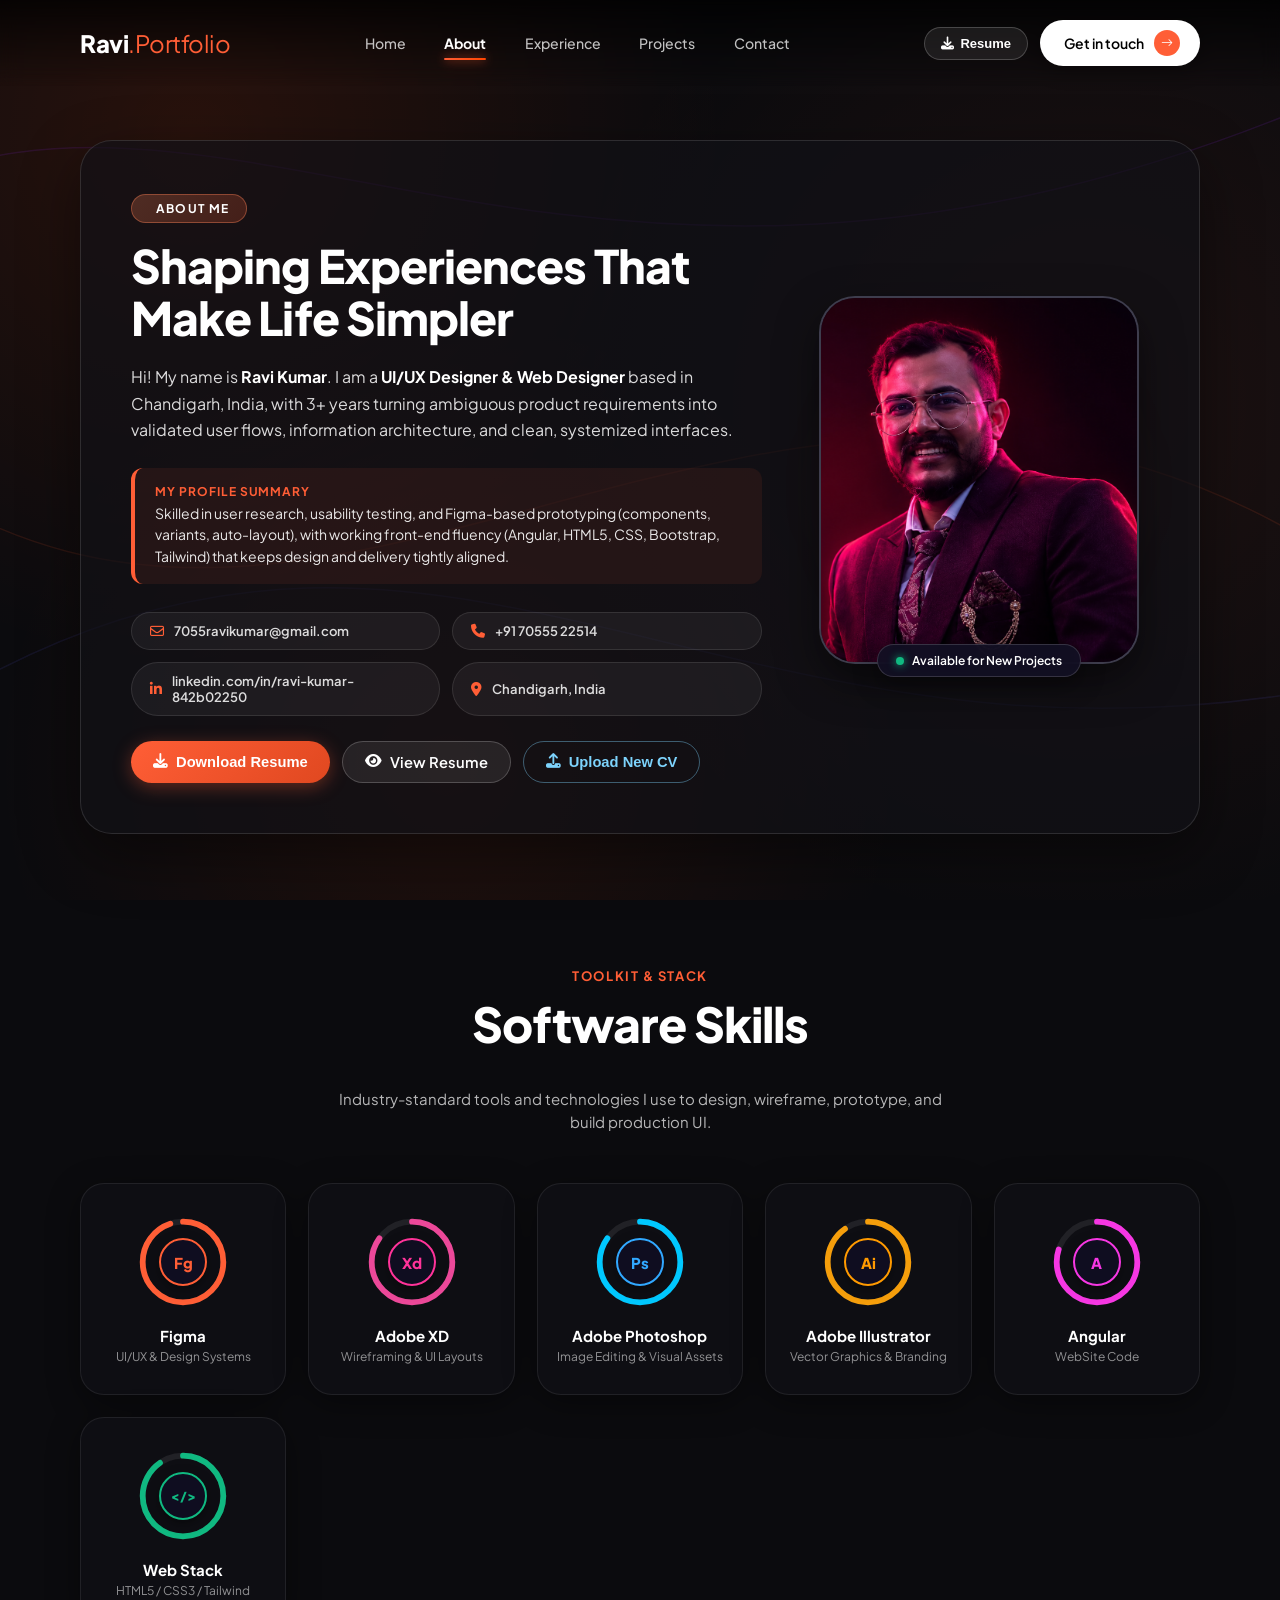
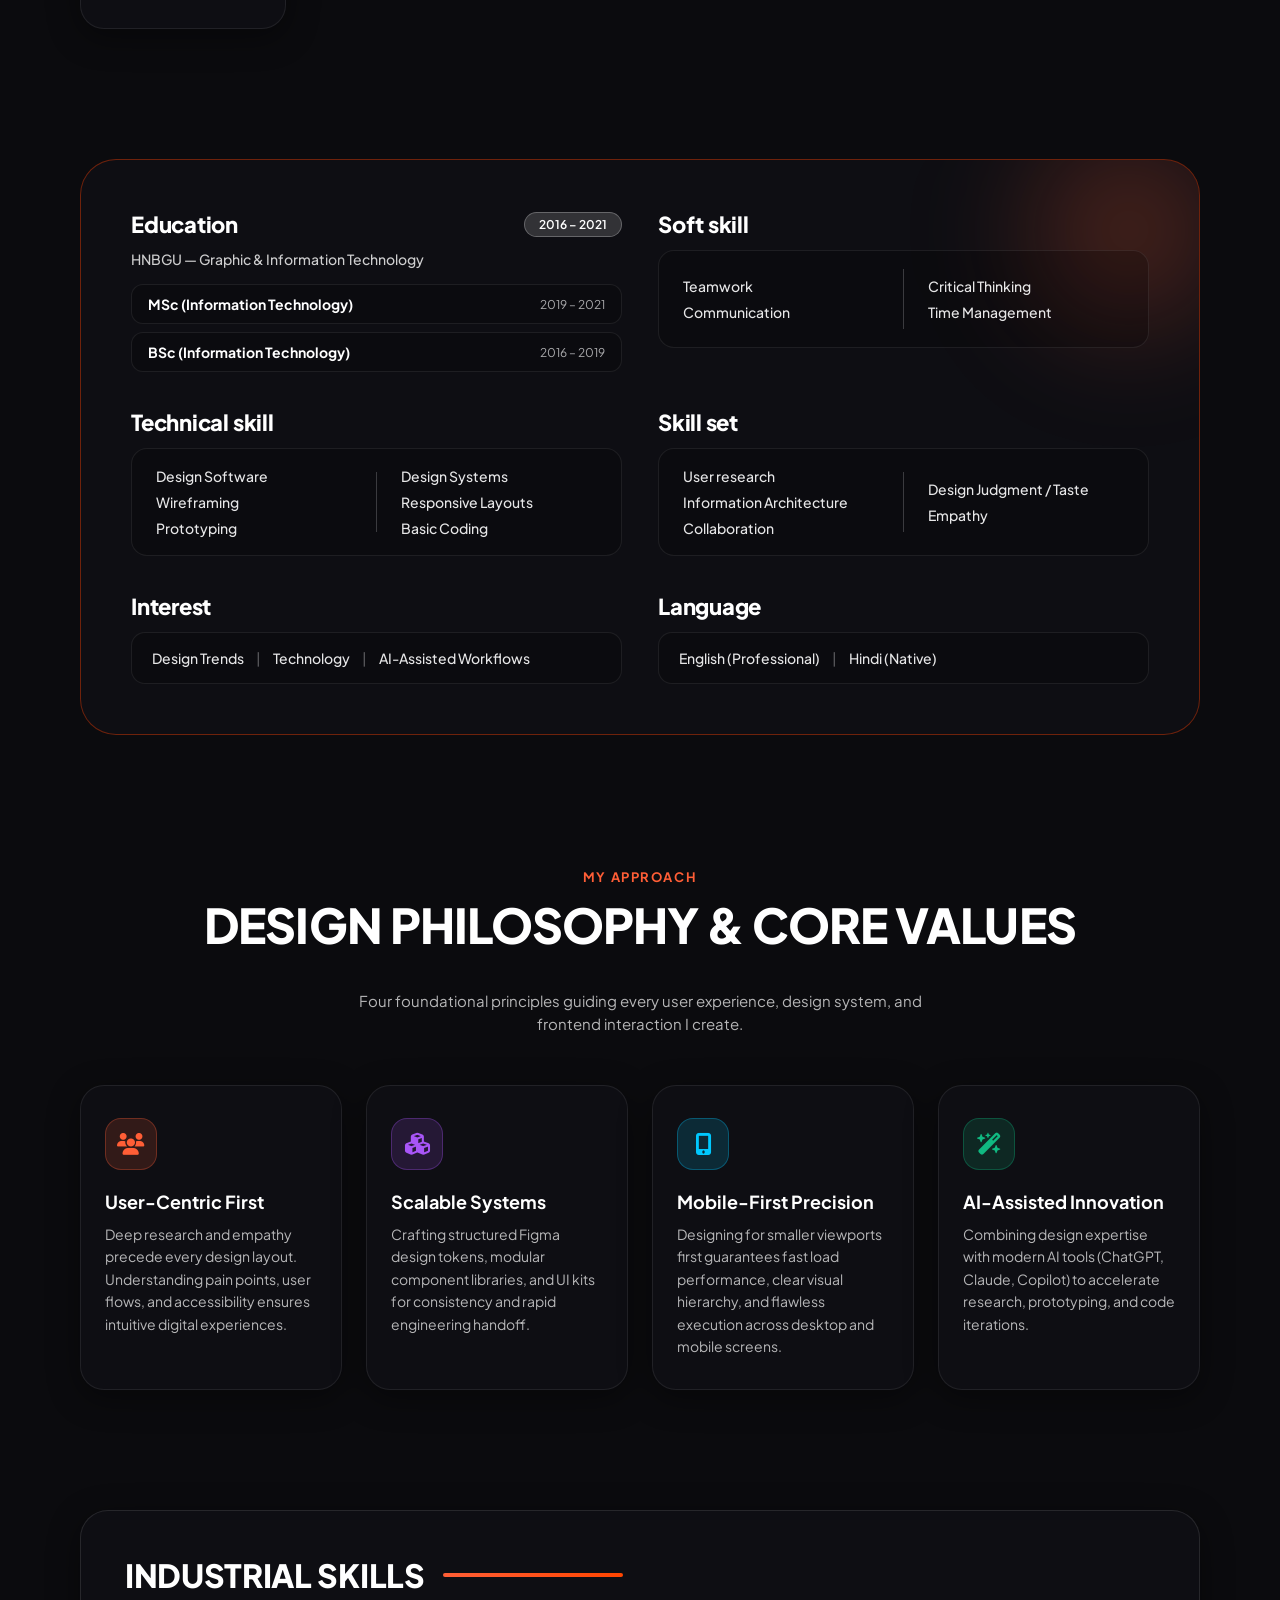
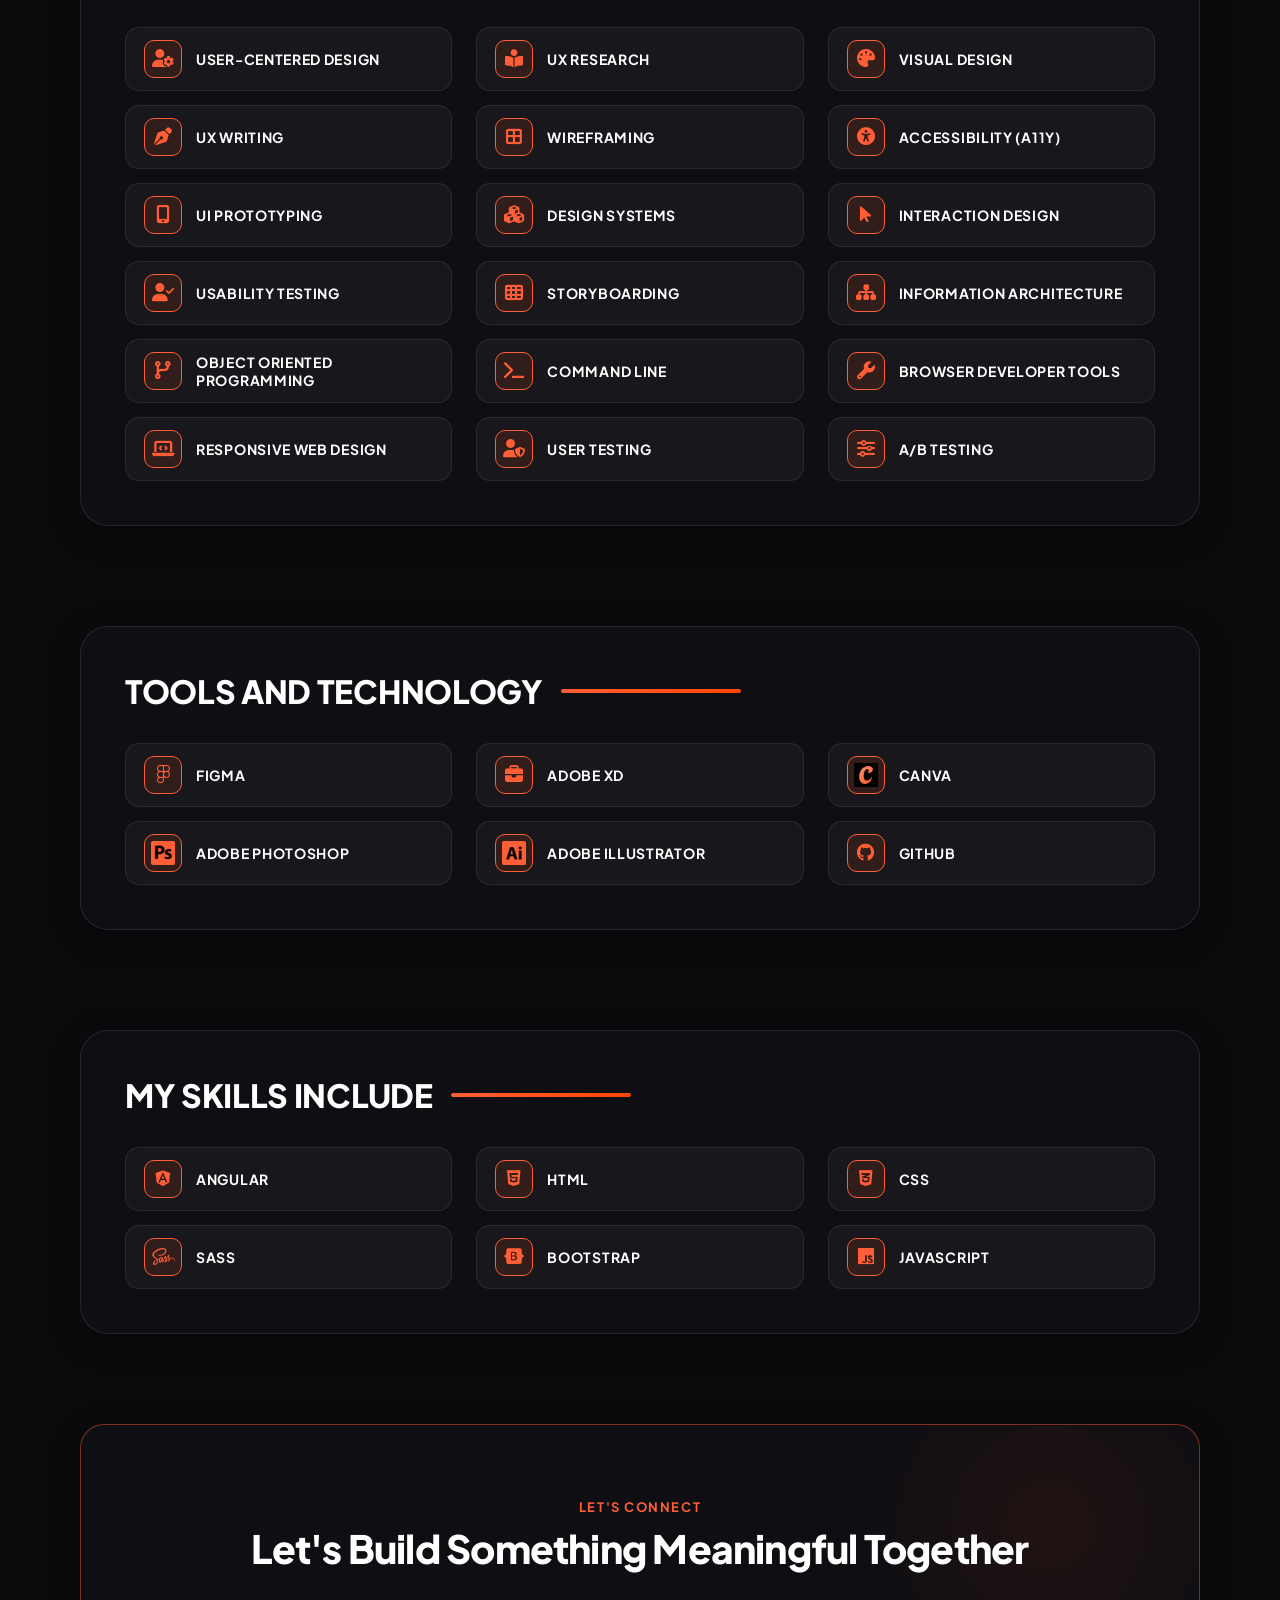
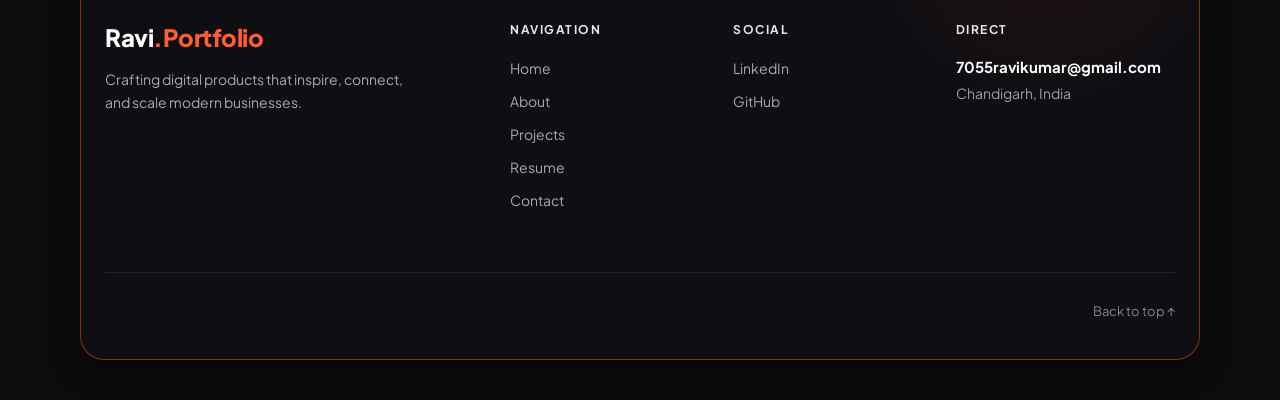
==== about.html @ bcec709a "Initial commit" ====
<!DOCTYPE html>
<html lang="en">

<head>
  <meta charset="UTF-8">
  <meta name="viewport" content="width=device-width, initial-scale=1.0">
  <title>About Me — Ravi Kumar | UI/UX Designer & Web Designer</title>
  <link rel="stylesheet" href="style.css">
  <link rel="stylesheet" href="about.css">
  <!-- Google Fonts -->
  <link rel="preconnect" href="https://fonts.googleapis.com">
  <link rel="preconnect" href="https://fonts.gstatic.com" crossorigin>
  <link href="https://fonts.googleapis.com/css2?family=Plus+Jakarta+Sans:wght@300;400;500;600;700;800;900&display=swap"
    rel="stylesheet">
  <link rel="stylesheet" href="https://cdnjs.cloudflare.com/ajax/libs/font-awesome/6.5.2/css/all.min.css">
  <link rel="stylesheet" href="https://cdn.jsdelivr.net/npm/bootstrap-icons@1.13.1/font/bootstrap-icons.min.css">
</head>

<body class="about-page">

  <!-- Preloader Screen -->
  <div class="loader" id="loader">
    <div class="loader-text" id="loader-text">Loading 0%</div>
    <div class="loader-bar-bg">
      <div class="loader-bar-fill" id="loader-fill"></div>
    </div>
  </div>


  <!-- Header / Navigation Bar -->
  <header class="navbar">
    <a href="index.html#home" class="logo">Ravi<span>.Portfolio</span></a>
    <nav class="nav-links">
      <a href="index.html#home">Home</a>
      <a href="about.html" class="active">About</a>
      <a href="index.html#experience">Experience</a>
      <a href="project.html">Projects</a>
      <a href="contact.html">Contact</a>
    </nav>
    <div class="nav-right-actions">
      <button onclick="downloadResume()" class="btn-resume-nav"><i class="fa-solid fa-download"></i> Resume</button>
      <a href="contact.html" class="btn-touch">Get in touch <span class="arrow"><i
            class="bi bi-arrow-right"></i></span></a>
    </div>
  </header>

  <!-- Background Decorative Contour Lines SVG -->
  <div class="bg-decorative-lines">
    <svg width="100%" height="100%" viewBox="0 0 1440 900" fill="none" preserveAspectRatio="none">
      <path d="M-100 180 C300 40, 700 420, 1540 80" stroke="rgba(138, 43, 226, 0.22)" stroke-width="1.5" />
      <path d="M-100 480 C400 780, 900 180, 1540 580" stroke="rgba(255, 94, 54, 0.18)" stroke-width="1.5" />
      <path d="M-100 720 C500 380, 800 820, 1540 680" stroke="rgba(99, 102, 241, 0.16)" stroke-width="1.5" />
    </svg>
  </div>

  <!-- Content Wrapper -->
  <main class="content-wrapper">

    <!-- Section 1 (TOP): Title, Subtext & Intro Profile -->
    <section class="about-hero-section">
      <div class="about-hero-card glass-card">
        <div class="about-hero-left">
          <div class="about-badge"><i class="fa-solid fa-sparkles"></i> ABOUT ME</div>
          <h1 class="about-hero-title">Shaping Experiences That Make Life Simpler</h1>
          <p class="about-hero-subtext">
            Hi! My name is <strong>Ravi Kumar</strong>. I am a <strong>UI/UX Designer & Web Designer</strong> based in
            Chandigarh, India, with 3+ years turning ambiguous product requirements into validated user flows,
            information architecture, and clean, systemized interfaces.
          </p>
          <div class="about-objective-box">
            <span class="objective-label">My Profile Summary</span>
            <p class="objective-desc">
              Skilled in user research, usability testing, and Figma-based prototyping (components, variants,
              auto-layout), with working front-end fluency (Angular, HTML5, CSS, Bootstrap, Tailwind) that keeps design
              and delivery tightly aligned.
            </p>
          </div>

          <div class="about-contact-grid">
            <div class="a-contact-item copy-email" data-email="7055ravikumar@gmail.com">
              <i class="fa-regular fa-envelope"></i>
              <span>7055ravikumar@gmail.com</span>
            </div>
            <div class="a-contact-item">
              <i class="fa-solid fa-phone"></i>
              <span>+91 70555 22514</span>
            </div>
            <a href="https://linkedin.com/in/ravi-kumar-842b02250" target="_blank" class="a-contact-item"
              style="text-decoration:none;">
              <i class="fab fa-linkedin-in"></i>
              <span>linkedin.com/in/ravi-kumar-842b02250</span>
            </a>
            <div class="a-contact-item">
              <i class="fa-solid fa-location-dot"></i>
              <span>Chandigarh, India</span>
            </div>
          </div>

          <div class="hero-resume-actions" style="margin-top: 25px;">
            <button onclick="downloadResume()" class="r-hero-btn primary">
              <i class="fa-solid fa-download"></i> Download Resume
            </button>
            <a href="resume.html" class="r-hero-btn secondary">
              <i class="fa-solid fa-eye"></i> View Resume
            </a>
            <button onclick="openResumeUploadModal()" class="r-hero-btn outline">
              <i class="fa-solid fa-upload"></i> Upload New CV
            </button>
          </div>
        </div>

        <div class="about-hero-right">
          <div class="about-photo-card">
            <div class="photo-glow-effect"></div>
            <div class="photo-img-frame">
              <img src="images/ravi.png" alt="Ravi Kumar - UI/UX Designer & Web Designer">
            </div>
            <div class="photo-caption-badge">
              <span class="dot-online"></span>
              <span>Available for New Projects</span>
            </div>
          </div>
        </div>
      </div>
    </section>

    <!-- Section 2: Software Skills Circular Rings Strip -->
    <section class="software-skills-section">
      <div class="section-header-center">
        <span class="section-tag">TOOLKIT & STACK</span>
        <h2 class="section-heading">Software Skills</h2>
        <p class="section-subtext">Industry-standard tools and technologies I use to design, wireframe, prototype, and
          build production UI.</p>
      </div>

      <div class="software-skills-grid">

        <!-- Figma -->
        <div class="skill-ring-card glass-card">
          <div class="ring-container ring-orange">
            <svg class="ring-svg" viewBox="0 0 100 100">
              <circle cx="50" cy="50" r="42" class="ring-bg"></circle>
              <circle cx="50" cy="50" r="42" class="ring-fill fill-95"></circle>
            </svg>
            <div class="ring-badge badge-figma">Fg</div>
          </div>
          <h4 class="ring-title">Figma</h4>
          <p class="ring-desc">UI/UX & Design Systems</p>
        </div>

        <!-- Adobe XD -->
        <div class="skill-ring-card glass-card">
          <div class="ring-container ring-pink">
            <svg class="ring-svg" viewBox="0 0 100 100">
              <circle cx="50" cy="50" r="42" class="ring-bg"></circle>
              <circle cx="50" cy="50" r="42" class="ring-fill fill-85"></circle>
            </svg>
            <div class="ring-badge badge-xd">Xd</div>
          </div>
          <h4 class="ring-title">Adobe XD</h4>
          <p class="ring-desc">Wireframing & UI Layouts</p>
        </div>

        <!-- Adobe Photoshop -->
        <div class="skill-ring-card glass-card">
          <div class="ring-container ring-blue">
            <svg class="ring-svg" viewBox="0 0 100 100">
              <circle cx="50" cy="50" r="42" class="ring-bg"></circle>
              <circle cx="50" cy="50" r="42" class="ring-fill fill-85"></circle>
            </svg>
            <div class="ring-badge badge-ps">Ps</div>
          </div>
          <h4 class="ring-title">Adobe Photoshop</h4>
          <p class="ring-desc">Image Editing & Visual Assets</p>
        </div>

        <!-- Adobe Illustrator -->
        <div class="skill-ring-card glass-card">
          <div class="ring-container ring-gold">
            <svg class="ring-svg" viewBox="0 0 100 100">
              <circle cx="50" cy="50" r="42" class="ring-bg"></circle>
              <circle cx="50" cy="50" r="42" class="ring-fill fill-90"></circle>
            </svg>
            <div class="ring-badge badge-ai">Ai</div>
          </div>
          <h4 class="ring-title">Adobe Illustrator</h4>
          <p class="ring-desc">Vector Graphics & Branding</p>
        </div>

        <!-- Angular -->
        <div class="skill-ring-card glass-card">
          <div class="ring-container ring-purple">
            <svg class="ring-svg" viewBox="0 0 100 100">
              <circle cx="50" cy="50" r="42" class="ring-bg"></circle>
              <circle cx="50" cy="50" r="42" class="ring-fill fill-80"></circle>
            </svg>
            <div class="ring-badge badge-ae">A</div>
          </div>
          <h4 class="ring-title">Angular</h4>
          <p class="ring-desc">WebSite Code</p>
        </div>

        <!-- Web Code -->
        <div class="skill-ring-card glass-card">
          <div class="ring-container ring-cyan">
            <svg class="ring-svg" viewBox="0 0 100 100">
              <circle cx="50" cy="50" r="42" class="ring-bg"></circle>
              <circle cx="50" cy="50" r="42" class="ring-fill fill-90"></circle>
            </svg>
            <div class="ring-badge badge-code">&lt;/&gt;</div>
          </div>
          <h4 class="ring-title">Web Stack</h4>
          <p class="ring-desc">HTML5 / CSS3 / Tailwind</p>
        </div>


      </div>
    </section>

    <!-- Section 3: Sculpted Purple Glass Container for Education, Skillset & Matrix -->
    <section class="about-matrix-section">
      <div class="purple-sculpted-card">
        <div class="sculpted-inner-glow"></div>

        <div class="matrix-grid">

          <!-- Education -->
          <div class="matrix-box matrix-edu">
            <div class="matrix-header">
              <h3 class="matrix-title">Education</h3>
              <span class="year-pill">2016 – 2021</span>
            </div>
            <p class="edu-university">HNBGU — Graphic & Information Technology</p>
            <div class="edu-degree-list">
              <div class="degree-row">
                <span class="deg-title">MSc (Information Technology)</span>
                <span class="deg-years">2019 – 2021</span>
              </div>
              <div class="degree-row">
                <span class="deg-title">BSc (Information Technology)</span>
                <span class="deg-years">2016 – 2019</span>
              </div>
            </div>
          </div>

          <!-- Soft Skill -->
          <div class="matrix-box matrix-soft">
            <h3 class="matrix-title">Soft skill</h3>
            <div class="two-col-skills">
              <div class="skill-col">
                <span>Teamwork</span>
                <span>Communication</span>
              </div>
              <div class="v-divider"></div>
              <div class="skill-col">
                <span>Critical Thinking</span>
                <span>Time Management</span>
              </div>
            </div>
          </div>

          <!-- Technical Skill -->
          <div class="matrix-box matrix-tech">
            <div class="matrix-box matrix-set">
              <h3 class="matrix-title">Technical skill</h3>
              <div class="two-col-skills">
                <div class="skill-col">
                  <span>Design Software</span>
                  <span>Wireframing</span>
                  <span>Prototyping</span>
                </div>
                <div class="v-divider"></div>
                <div class="skill-col">
                  <span>Design Systems</span>
                  <span>Responsive Layouts</span>
                  <span>Basic Coding</span>
                </div>
              </div>
            </div>

          </div>

          <!-- Skill set -->
          <div class="matrix-box matrix-set">
            <h3 class="matrix-title">Skill set</h3>
            <div class="two-col-skills">
              <div class="skill-col">
                <span>User research</span>
                <span>Information Architecture</span>
                <span>Collaboration</span>
              </div>
              <div class="v-divider"></div>
              <div class="skill-col">
                <span>Design Judgment / Taste</span>
                <span>Empathy</span>
              </div>
            </div>
          </div>

          <!-- Interest -->
          <div class="matrix-box matrix-interest">
            <h3 class="matrix-title">Interest</h3>
            <div class="horizontal-tags">
              <span>Design Trends</span>
              <span class="bar-separator">|</span>
              <span>Technology</span>
              <span class="bar-separator">|</span>
              <span>AI-Assisted Workflows</span>
            </div>
          </div>

          <!-- Language -->
          <div class="matrix-box matrix-language">
            <h3 class="matrix-title">Language</h3>
            <div class="horizontal-tags">
              <span>English (Professional)</span>
              <span class="bar-separator">|</span>
              <span>Hindi (Native)</span>
            </div>
          </div>

        </div>
      </div>
    </section>

    <!-- Section 4: Design Philosophy & Core Values -->
    <section class="philosophy-section">
      <div class="section-header-center">
        <span class="section-tag">MY APPROACH</span>
        <h2 class="section-heading">DESIGN PHILOSOPHY & CORE VALUES</h2>
        <p class="section-subtext">Four foundational principles guiding every user experience, design system, and
          frontend interaction I create.</p>
      </div>

      <div class="philosophy-grid">
        <div class="ph-card glass-card">
          <div class="ph-icon-box icon-orange">
            <i class="fa-solid fa-users"></i>
          </div>
          <h3 class="ph-title">User-Centric First</h3>
          <p class="ph-desc">
            Deep research and empathy precede every design layout. Understanding pain points, user flows, and
            accessibility ensures intuitive digital experiences.
          </p>
        </div>

        <div class="ph-card glass-card">
          <div class="ph-icon-box icon-purple">
            <i class="fa-solid fa-cubes"></i>
          </div>
          <h3 class="ph-title">Scalable Systems</h3>
          <p class="ph-desc">
            Crafting structured Figma design tokens, modular component libraries, and UI kits for consistency and rapid
            engineering handoff.
          </p>
        </div>

        <div class="ph-card glass-card">
          <div class="ph-icon-box icon-blue">
            <i class="fa-solid fa-mobile-screen-button"></i>
          </div>
          <h3 class="ph-title">Mobile-First Precision</h3>
          <p class="ph-desc">
            Designing for smaller viewports first guarantees fast load performance, clear visual hierarchy, and flawless
            execution across desktop and mobile screens.
          </p>
        </div>

        <div class="ph-card glass-card">
          <div class="ph-icon-box icon-green">
            <i class="fa-solid fa-wand-magic-sparkles"></i>
          </div>
          <h3 class="ph-title">AI-Assisted Innovation</h3>
          <p class="ph-desc">
            Combining design expertise with modern AI tools (ChatGPT, Claude, Copilot) to accelerate research,
            prototyping, and code iterations.
          </p>
        </div>
      </div>
    </section>



    <!-- Icon Index Section 3: Industrial Skills -->
    <section class="icon-index-section">
      <div class="icon-index-card glass-card">
        <div class="icon-index-header">
          <h2 class="icon-index-title">INDUSTRIAL SKILLS</h2>
          <span class="mint-accent-line"></span>
        </div>
        <div class="icon-index-content-grid">
          <div class="icon-index-items-grid">
            <div class="icon-index-item">
              <div class="icon-index-icon-box"><i class="fa-solid fa-user-gear"></i></div>
              <span class="icon-index-label">USER-CENTERED DESIGN</span>
            </div>
            <div class="icon-index-item">
              <div class="icon-index-icon-box"><i class="fa-solid fa-book-open-reader"></i></div>
              <span class="icon-index-label">UX RESEARCH</span>
            </div>
            <div class="icon-index-item">
              <div class="icon-index-icon-box"><i class="fa-solid fa-palette"></i></div>
              <span class="icon-index-label">VISUAL DESIGN</span>
            </div>
            <div class="icon-index-item">
              <div class="icon-index-icon-box"><i class="fa-solid fa-pen-nib"></i></div>
              <span class="icon-index-label">UX WRITING</span>
            </div>
            <div class="icon-index-item">
              <div class="icon-index-icon-box"><i class="fa-solid fa-border-all"></i></div>
              <span class="icon-index-label">WIREFRAMING</span>
            </div>
            <div class="icon-index-item">
              <div class="icon-index-icon-box"><i class="fa-solid fa-universal-access"></i></div>
              <span class="icon-index-label">ACCESSIBILITY (A11Y)</span>
            </div>
            <div class="icon-index-item">
              <div class="icon-index-icon-box"><i class="fa-solid fa-mobile-screen-button"></i></div>
              <span class="icon-index-label">UI PROTOTYPING</span>
            </div>
            <div class="icon-index-item">
              <div class="icon-index-icon-box"><i class="fa-solid fa-cubes"></i></div>
              <span class="icon-index-label">DESIGN SYSTEMS</span>
            </div>
            <div class="icon-index-item">
              <div class="icon-index-icon-box"><i class="fa-solid fa-arrow-pointer"></i></div>
              <span class="icon-index-label">INTERACTION DESIGN</span>
            </div>
            <div class="icon-index-item">
              <div class="icon-index-icon-box"><i class="fa-solid fa-user-check"></i></div>
              <span class="icon-index-label">USABILITY TESTING</span>
            </div>
            <div class="icon-index-item">
              <div class="icon-index-icon-box"><i class="fa-solid fa-table-cells"></i></div>
              <span class="icon-index-label">STORYBOARDING</span>
            </div>
            <div class="icon-index-item">
              <div class="icon-index-icon-box"><i class="fa-solid fa-sitemap"></i></div>
              <span class="icon-index-label">INFORMATION ARCHITECTURE</span>
            </div>
            <div class="icon-index-item">
              <div class="icon-index-icon-box"><i class="fa-solid fa-code-branch"></i></div>
              <span class="icon-index-label">OBJECT ORIENTED PROGRAMMING</span>
            </div>
            <div class="icon-index-item">
              <div class="icon-index-icon-box"><i class="fa-solid fa-terminal"></i></div>
              <span class="icon-index-label">COMMAND LINE</span>
            </div>
            <div class="icon-index-item">
              <div class="icon-index-icon-box"><i class="fa-solid fa-wrench"></i></div>
              <span class="icon-index-label">BROWSER DEVELOPER TOOLS</span>
            </div>
            <div class="icon-index-item">
              <div class="icon-index-icon-box"><i class="fa-solid fa-laptop-code"></i></div>
              <span class="icon-index-label">RESPONSIVE WEB DESIGN</span>
            </div>
            <div class="icon-index-item">
              <div class="icon-index-icon-box"><i class="fa-solid fa-user-shield"></i></div>
              <span class="icon-index-label">USER TESTING</span>
            </div>
            <div class="icon-index-item">
              <div class="icon-index-icon-box"><i class="fa-solid fa-sliders"></i></div>
              <span class="icon-index-label">A/B TESTING</span>
            </div>
          </div>
        </div>
      </div>
    </section>

    <!-- Icon Index Section 1: Tools & Technology -->
    <section class="icon-index-section">
      <div class="icon-index-card glass-card">
        <div class="icon-index-header">
          <h2 class="icon-index-title">TOOLS AND TECHNOLOGY</h2>
          <span class="mint-accent-line"></span>
        </div>
        <div class="icon-index-content-grid">
          <div class="icon-index-items-grid">
            <div class="icon-index-item">
              <div class="icon-index-icon-box"><i class="fa-brands fa-figma"></i></div>
              <span class="icon-index-label">FIGMA</span>
            </div>
            <div class="icon-index-item">
              <div class="icon-index-icon-box"><i class="fa-solid fa-briefcase"></i></div>
              <span class="icon-index-label">ADOBE XD</span>
            </div>
            <div class="icon-index-item">
              <div class="icon-index-icon-box">
                <img src="images/C.png" alt="Tools">
                
              </div>
              <span class="icon-index-label">Canva</span>
            </div>
            <div class="icon-index-item">
              <div class="icon-index-icon-box">
                <img src="images/adobe-photoshop.png" alt="Tools">
              </div>
              <span class="icon-index-label">Adobe Photoshop</span>
            </div>
            <div class="icon-index-item">
              <div class="icon-index-icon-box">
                <img src="images/adobe-illustrator.png" alt="Tools">
              </div>
              <span class="icon-index-label">Adobe Illustrator</span>
            </div>
            <div class="icon-index-item">
              <div class="icon-index-icon-box"><i class="fa-brands fa-github"></i></div>
              <span class="icon-index-label">GITHUB</span>
            </div>
          </div>
        </div>
      </div>
    </section>

    <!-- Icon Index Section 2: My Skills Include -->
    <section class="icon-index-section">
      <div class="icon-index-card glass-card">
        <div class="icon-index-header">
          <h2 class="icon-index-title">MY SKILLS INCLUDE</h2>
          <span class="mint-accent-line"></span>
        </div>
        <div class="icon-index-content-grid">
          <div class="icon-index-items-grid">
            <div class="icon-index-item">
              <div class="icon-index-icon-box"><i class="fa-brands fa-angular"></i></div>
              <span class="icon-index-label">Angular</span>
            </div>
            <div class="icon-index-item">
              <div class="icon-index-icon-box"><i class="fa-brands fa-html5"></i></div>
              <span class="icon-index-label">HTML</span>
            </div>
            <div class="icon-index-item">
              <div class="icon-index-icon-box"><i class="fa-brands fa-css3-alt"></i></div>
              <span class="icon-index-label">CSS</span>
            </div>
            <div class="icon-index-item">
              <div class="icon-index-icon-box"><i class="fa-brands fa-sass"></i></div>
              <span class="icon-index-label">SASS</span>
            </div>
            <div class="icon-index-item">
              <div class="icon-index-icon-box"><i class="fa-brands fa-bootstrap"></i></div>
              <span class="icon-index-label">BOOTSTRAP</span>
            </div>
            <div class="icon-index-item">
              <div class="icon-index-icon-box"><i class="fa-brands fa-js"></i></div>
              <span class="icon-index-label">JAVASCRIPT</span>
            </div>
          </div>
        </div>
      </div>
    </section>


    <!-- Section 5: Contact & Footer -->
    <section id="contact" class="contact-section">

      <footer class="site-footer">
        <div class="footer-container">
          <div class="connect-let">
            <span class="section-tag">Let's Connect</span>
            <h2 class="contact-heading">Let's Build Something Meaningful Together</h2>
          </div>
          <div class="footer-top-grid">

            <!-- Column 1: Brand & Bio -->
            <div class="footer-brand-col">
              <h3 class="footer-logo">Ravi<span>.Portfolio</span></h3>
              <p class="footer-tagline">
                Crafting digital products that inspire, connect, and scale modern businesses.
              </p>
            </div>

            <!-- Column 2: Navigation -->
            <div>
              <h4 class="footer-heading">NAVIGATION</h4>
              <ul class="footer-links">
                <li><a href="index.html#home">Home</a></li>
                <li><a href="about.html">About</a></li>
                <li><a href="project.html">Projects</a></li>
                <li><a href="resume.html">Resume</a></li>
                <li><a href="contact.html">Contact</a></li>
              </ul>
            </div>

            <!-- Column 3: Social -->
            <div>
              <h4 class="footer-heading">SOCIAL</h4>
              <ul class="footer-links">
                <li><a href="https://linkedin.com" target="_blank" rel="noopener">LinkedIn</a></li>
                <li><a href="https://github.com" target="_blank" rel="noopener">GitHub</a></li>
              </ul>
            </div>

            <!-- Column 4: Direct Contact -->
            <div>
              <h4 class="footer-heading">DIRECT</h4>
              <div class="footer-direct-info">
                <a href="mailto:7055ravikumar@gmail.com" class="footer-email">7055ravikumar@gmail.com</a>
                <p class="footer-location">Chandigarh, India</p>
              </div>
            </div>

          </div>

          <div class="footer-divider"></div>

          <!-- Bottom Bar -->
          <div class="footer-bottom-bar">
            <p class="footer-copyright>© 2026 Ravi Kumar. All rights reserved.</p>
            <a href=" #" class="footer-back-to-top"
              onclick="window.scrollTo({top: 0, behavior: 'smooth'}); return false;">
              Back to top <span class="arrow">↑</span>
              </a>
          </div>
        </div>
      </footer>
    </section>

  </main>

  <!-- Resume Upload Modal -->
  <div class="resume-modal-backdrop" id="resumeUploadModal">
    <div class="resume-modal-card glass-card">
      <button class="modal-close-btn" onclick="closeResumeUploadModal()">&times;</button>
      <div class="modal-header">
        <div class="modal-icon"><i class="fa-solid fa-cloud-arrow-up"></i></div>
        <h3>Upload Resume / CV</h3>
        <p>Select or drag & drop a resume file (.pdf, .doc, .docx) to update your portfolio CV.</p>
      </div>

      <div class="upload-drag-zone" id="uploadDragZone">
        <i class="fa-solid fa-file-pdf upload-zone-icon"></i>
        <p class="zone-text">Drag & drop your resume file here, or <span class="browse-link">browse file</span></p>
        <span class="zone-subtext">Supports PDF, DOC, DOCX files up to 10MB</span>
        <input type="file" id="resumeFileInput" accept=".pdf,.doc,.docx" hidden onchange="handleFileSelect(event)">
      </div>

      <div class="uploaded-file-preview" id="uploadedFilePreview" style="display:none;">
        <div class="file-info-badge">
          <i class="fa-solid fa-file-circle-check"></i>
          <div>
            <strong id="previewFileName">Resume.pdf</strong>
            <span id="previewFileSize">240 KB</span>
          </div>
        </div>
        <button class="btn-remove-file" onclick="resetUploadedResume()" title="Remove file"><i
            class="fa-solid fa-trash-can"></i></button>
      </div>

      <div class="modal-footer-actions">
        <button class="modal-btn secondary" onclick="closeResumeUploadModal()">Cancel</button>
        <button class="modal-btn primary" id="saveResumeBtn" onclick="saveUploadedResume()" disabled>
          <i class="fa-solid fa-check"></i> Save & Apply Resume
        </button>
      </div>
    </div>
  </div>

  <!-- Toast Notification Container -->
  <div class="toast-container" id="toastContainer"></div>

  <script src="script.js"></script>
</body>

</html>
---- style.css ----
@import url('https://fonts.googleapis.com/css2?family=Plus+Jakarta+Sans:wght@300;400;500;600;700;800&display=swap');

* {
  box-sizing: border-box;
  margin: 0;
  padding: 0;
}

:root {
  --primary-accent: #ff5e36;
  --primary-hover: #ff4500;
  --text-main: #ffffff;
  --text-muted: rgba(255, 255, 255, 0.75);
  --text-dim: rgba(255, 255, 255, 0.48);
  --glass-bg: #121218a8;
  --glass-bg-hover: linear-gradient(135deg, rgba(255, 255, 255, 0.14) 0%, rgba(255, 255, 255, 0.04) 100%);
  --glass-border: rgba(255, 255, 255, 0.1);
  --glass-border-hover: rgba(255, 94, 54, 0.45);
  --glass-blur: none;
  --glass-shadow: 0 8px 32px 0 rgba(0, 0, 0, 0.4);
  --glass-shine: none;
  --radius-lg: 24px;
  --radius-md: 16px;
  --radius-pill: 100px;
}



/* -------------------------------------------------------------
 * CARD UTILITY (Placed directly on background)
 * ------------------------------------------------------------- */
.glass,
.glass-card {
  background: var(--glass-bg);
  border: 1px solid var(--glass-border);
  box-shadow: var(--glass-shadow);
  transition: transform 0.35s cubic-bezier(0.4, 0, 0.2, 1),
    border-color 0.35s ease,
    box-shadow 0.35s ease,
    background 0.35s ease;
}

.glass:hover,
.glass-card:hover {
  background: var(--glass-bg-hover);
  border-color: var(--glass-border-hover);
  box-shadow: 0 12px 40px rgba(255, 94, 54, 0.2);
  transform: translateY(-5px);
}

.Connect-box:hover {
  background: var(--glass-bg) !important;
  border-color: None !important;
  box-shadow: none !important;
  transform: none !important;
}


html {
  scroll-behavior: smooth;
  background-color: #0b0b0e;
  color: var(--text-main);
  font-family: 'Plus Jakarta Sans', -apple-system, BlinkMacSystemFont, sans-serif;
  overflow-x: hidden;
}

body {
  width: 100%;
  min-height: 100vh;
  overflow-x: hidden;
  position: relative;
  background-color: #0b0b0e;
  background-image:
    radial-gradient(circle at 15% 15%, rgba(255, 69, 0, 0.12) 0%, transparent 40%),
    radial-gradient(circle at 85% 45%, rgba(255, 94, 54, 0.08) 0%, transparent 45%),
    radial-gradient(circle at 35% 85%, rgba(255, 69, 0, 0.09) 0%, transparent 40%);
}

#animation-canvas {
  position: fixed;
  top: 0;
  left: 0;
  width: 100vw;
  height: 100vh;
  z-index: 1;
  pointer-events: none;
  display: block;
}

.black_color {
  height: 100px;
  width: 100px;
  background-color: #040207;
  position: fixed;
  z-index: 1;
  top: 585px;
  right: 80px;
}

.loader {
  position: fixed;
  top: 0;
  left: 0;
  width: 100vw;
  height: 100vh;
  background-color: #050505;
  display: flex;
  flex-direction: column;
  align-items: center;
  justify-content: center;
  z-index: 9999;
  transition: opacity 0.6s ease, visibility 0.6s ease;
}

.loader.hidden {
  opacity: 0;
  visibility: hidden;
}

.loader-text {
  font-size: 13px;
  font-weight: 600;
  letter-spacing: 0.15em;
  text-transform: uppercase;
  color: var(--text-muted);
  margin-bottom: 16px;
}

.loader-bar-bg {
  width: 180px;
  height: 3px;
  background: rgba(255, 255, 255, 0.12);
  border-radius: 3px;
  overflow: hidden;
}

.loader-bar-fill {
  height: 100%;
  width: 0%;
  background: var(--primary-accent);
  box-shadow: 0 0 12px var(--primary-accent);
  transition: width 0.1s linear;
}

.navbar {
  position: fixed;
  top: 0;
  left: 0;
  width: 100%;
  padding: 20px 80px;
  display: flex;
  align-items: center;
  justify-content: space-between;
  z-index: 100;
  background: linear-gradient(180deg, rgba(0, 0, 0, 0.75) 0%, rgba(0, 0, 0, 0) 100%);
  backdrop-filter: blur(10px);
}

.logo {
  font-size: clamp(18px, 2vw, 24px);
  font-weight: 800;
  letter-spacing: -0.02em;
  color: #fff;
  text-decoration: none;
  white-space: nowrap;
}

.logo span {
  color: var(--primary-accent);
  font-weight: 400;
}

.nav-links {
  display: flex;
  gap: clamp(16px, 3vw, 40px);
}

.nav-links a {
  position: relative;
  color: var(--text-muted);
  text-decoration: none;
  font-size: clamp(13px, 1.1vw, 15px);
  font-weight: 500;
  transition: color 0.3s ease;
  white-space: nowrap;
  padding: 4px 0;
}

.nav-links a:hover {
  color: #fff;
}

.nav-links a.active {
  color: #ffffff;
  font-weight: 700;
}

.nav-links a.active::after {
  content: '';
  position: absolute;
  bottom: -4px;
  left: 50%;
  transform: translateX(-50%);
  width: 100%;
  height: 2px;
  background: linear-gradient(90deg, #ff5e36 0%, #ff4500 100%);
  border-radius: 100px;
  box-shadow: 0 0 10px rgba(255, 94, 54, 0.8), 0 0 18px rgba(255, 94, 54, 0.4);
  animation: navActiveGlow 2.5s infinite alternate ease-in-out;
}

@keyframes navActiveGlow {
  0% {
    width: 60%;
    box-shadow: 0 0 6px rgba(255, 94, 54, 0.6);
  }
  100% {
    width: 100%;
    box-shadow: 0 0 14px rgba(255, 94, 54, 0.95), 0 0 22px rgba(255, 94, 54, 0.5);
  }
}

.btn-touch {
  display: inline-flex;
  align-items: center;
  gap: 10px;
  background: #ffffff;
  color: #000000;
  padding: 10px 20px 10px 24px;
  border-radius: var(--radius-pill);
  font-size: 14px;
  font-weight: 600;
  text-decoration: none;
  transition: all 0.3s ease;
  box-shadow: 0 4px 20px rgba(0, 0, 0, 0.3);
  white-space: nowrap;
}

.btn-touch .arrow {
  display: flex;
  align-items: center;
  justify-content: center;
  width: 26px;
  height: 26px;
  background: var(--primary-accent);
  color: #fff;
  border-radius: 50%;
  font-size: 12px;
  transition: transform 0.3s ease;
}

.btn-touch:hover {
  transform: translateY(-2px);
  box-shadow: 0 6px 24px rgba(255, 94, 54, 0.4);
}

.btn-touch:hover .arrow {
  transform: translateX(3px);
}

.content-wrapper {
  position: relative;
  z-index: 10;
  padding: 0 80px;
  width: 100%;
  max-width: 100%;
  margin: 0 auto;
}

.section-tag {
  display: inline-block;
  font-size: 13px;
  font-weight: 700;
  text-transform: uppercase;
  letter-spacing: 0.12em;
  color: var(--primary-accent);
  margin-bottom: 12px;
}

.section-heading {
  font-size: clamp(28px, 4vw, 48px);
  font-weight: 800;
  line-height: 1.15;
  letter-spacing: -0.02em;
  margin-bottom: 36px;
}

/* -------------------------------------------------------------
 * HERO SECTION
 * ------------------------------------------------------------- */
.hero-section {
  min-height: 100vh;
  display: flex;
  align-items: center;
  padding-top: 130px;
  padding-bottom: 60px;
}

.hero-grid {
  display: grid;
  grid-template-columns: 1.25fr 0.85fr;
  gap: clamp(30px, 5vw, 80px);
  width: 100%;
  align-items: end;
}

.hero-subtitle {
  font-size: clamp(16px, 1.8vw, 20px);
  font-weight: 600;
  color: var(--primary-accent);
  display: block;
  margin-bottom: 8px;
}

.hero-title {
  font-size: clamp(38px, 6vw, 82px);
  font-weight: 800;
  line-height: 1.02;
  letter-spacing: -0.03em;
  margin-bottom: 12px;
  background: linear-gradient(180deg, #ffffff 40%, rgba(255, 255, 255, 0.7) 100%);
  -webkit-background-clip: text;
  -webkit-text-fill-color: transparent;
}

.hero-role {
  font-size: clamp(18px, 2.2vw, 26px);
  font-weight: 500;
  color: var(--text-muted);
  margin-bottom: 40px;
}

.hero-tags {
  display: grid;
  grid-template-columns: repeat(2, 1fr);
  gap: 20px 30px;
}

.tag-item {
  display: flex;
  flex-direction: column;
  gap: 4px;
}

.tag-num {
  font-size: 12px;
  font-weight: 700;
  color: var(--primary-accent);
  letter-spacing: 0.1em;
}

.tag-text {
  font-size: clamp(13px, 1.2vw, 16px);
  font-weight: 600;
  color: #ffffff;
}

.hero-right {
  display: flex;
  flex-direction: column;
  justify-content: flex-end;
  padding-bottom: 10px;
}

.hero-quote {
  font-size: clamp(22px, 2.8vw, 36px);
  font-weight: 700;
  line-height: 1.25;
  letter-spacing: -0.02em;
  margin-bottom: 20px;
}

.hero-desc {
  font-size: clamp(14px, 1.3vw, 17px);
  line-height: 1.6;
  color: var(--text-muted);
  max-width: 520px;
}

/* -------------------------------------------------------------
 * TOOLS & STACK STRIP
 * ------------------------------------------------------------- */
.tools-strip-section {
  padding: 30px 0 80px;
}

.tools-strip {
  background: var(--glass-bg);
  backdrop-filter: var(--glass-blur);
  -webkit-backdrop-filter: var(--glass-blur);
  border: 1px solid var(--glass-border);
  box-shadow: var(--glass-shadow), var(--glass-shine);
  border-radius: var(--radius-lg);
  padding: clamp(16px, 2.5vw, 24px) clamp(20px, 3vw, 40px);
  display: flex;
  align-items: center;
  justify-content: space-between;
  gap: 24px;
}

.strip-title {
  font-size: 13px;
  font-weight: 700;
  text-transform: uppercase;
  letter-spacing: 0.12em;
  color: var(--text-dim);
  white-space: nowrap;
}

.strip-items {
  display: flex;
  flex-wrap: wrap;
  gap: 10px;
}

.tool-chip {
  background: rgba(255, 255, 255, 0.08);
  border: 1px solid rgba(255, 255, 255, 0.12);
  border-radius: var(--radius-pill);
  padding: 8px 18px;
  font-size: clamp(12px, 1.1vw, 14px);
  font-weight: 600;
  color: #fff;
  transition: all 0.2s ease;
}

.tool-chip:hover {
  background: var(--primary-accent);
  border-color: var(--primary-accent);
  transform: translateY(-2px);
}

/* -------------------------------------------------------------
 * ABOUT SECTION
 * ------------------------------------------------------------- */
.about-section {
  padding: 80px 0;
}

.about-grid {
  display: grid;
  grid-template-columns: 1fr 1fr;
  gap: clamp(30px, 5vw, 60px);
  align-items: center;
}

.about-para {
  font-size: clamp(16px, 1.8vw, 21px);
  line-height: 1.6;
  color: var(--text-muted);
  margin-bottom: 32px;
}

.inline-btn {
  background: var(--primary-accent);
  color: #fff;
}

.inline-btn .arrow {
  background: #fff;
  color: #000;
}

/* -------------------------------------------------------------
 * STATS & METRICS SECTION
 * ------------------------------------------------------------- */
.stats-section {
  padding: 60px 0 80px;
}

.stats-grid {
  display: grid;
  grid-template-columns: repeat(4, 1fr);
  gap: 24px;
}

.stat-box {
  background: var(--glass-bg);
  border: 1px solid rgba(255, 255, 255, 0.08);
  border-radius: 20px;
  padding: 32px 24px;
  transition: all 0.3s ease;
  position: relative;
  overflow: hidden;
}

.stat-box::before {
  content: "";
  position: absolute;
  top: 0;
  left: 0;
  width: 100%;
  height: 3px;
  background: linear-gradient(90deg, #ff5e36, transparent);
  opacity: 0.7;
}

.stat-box:hover {
  transform: translateY(-5px);
  border-color: rgba(255, 94, 54, 0.4);
  background: var(--glass-bg-hover);
  box-shadow: 0 12px 30px rgba(0, 0, 0, 0.4);
}

.stat-num {
  font-size: clamp(36px, 4vw, 54px);
  font-weight: 900;
  line-height: 1;
  background: linear-gradient(135deg, #ffffff 40%, #ff5e36 100%);
  -webkit-background-clip: text;
  -webkit-text-fill-color: transparent;
  display: block;
  margin-bottom: 12px;
}

.stat-title {
  font-size: 13px;
  font-weight: 700;
  letter-spacing: 0.12em;
  text-transform: uppercase;
  color: #ffffff;
  display: block;
  margin-bottom: 8px;
}

.stat-desc {
  font-size: 14px;
  color: var(--text-muted);
  line-height: 1.5;
}

/* -------------------------------------------------------------
 * BIG PERSON NAME BANNER WITH CENTERED IMAGE
 * ------------------------------------------------------------- */
.person-name-section {
  padding: 100px 0;
  text-align: center;
  position: relative;
  overflow: hidden;
}

.person-name-container {
  display: flex;
  flex-direction: column;
  align-items: center;
  justify-content: center;
  position: relative;
  user-select: none;
}

.big-name-top,
.big-name-bottom {
  font-size: clamp(64px, 14vw, 175px);
  font-weight: 900;
  line-height: 0.85;
  letter-spacing: -0.04em;
  text-transform: uppercase;
  color: #ffffff;
  background: linear-gradient(180deg, #ffffff 30%, rgba(255, 255, 255, 0.35) 100%);
  -webkit-background-clip: text;
  -webkit-text-fill-color: transparent;
}

.person-center-photo {
  position: relative;
  margin: -40px 0;
  z-index: 5;
  width: clamp(200px, 26vw, 340px);
  height: clamp(240px, 30vw, 400px);
  border-radius: 20px;
  overflow: hidden;
  border: 2px solid rgba(255, 94, 54, 0.4);
  box-shadow: 0 20px 60px rgba(0, 0, 0, 0.7), 0 0 40px rgba(255, 94, 54, 0.2);
  transition: transform 0.4s ease, border-color 0.4s ease;
}

.person-center-photo:hover {
  transform: scale(1.03);
  border-color: #ff5e36;
}

.person-center-photo img {
  width: 100%;
  height: 100%;
  object-fit: cover;
  object-position: top center;
}

.person-caption {
  font-size: 14px;
  font-weight: 700;
  letter-spacing: 0.25em;
  text-transform: uppercase;
  color: var(--primary-accent);
  margin-top: 32px;
}


/* -------------------------------------------------------------
 * EXPERIENCE SECTION (Stacked Card Deck Style)
 * ------------------------------------------------------------- */
.experience-section {
  padding: 90px 0;
  /* max-width: 1300px;
  margin: 0 auto; */
}

.exp-deck-header {
  text-align: center;
  margin-bottom: 50px;
}

.deck-main-heading {
  font-size: clamp(24px, 4vw, 48px);
  font-weight: 800;
  line-height: 1.18;
  letter-spacing: -0.02em;
  text-transform: uppercase;
  color: #ffffff;
  margin: 0;
}

.deck-sub-heading {
  display: block;
  color: rgba(255, 255, 255, 0.65);
  font-weight: 700;
  margin-top: 4px;
  font-size: 15px;
}

.experience-deck-container {
  display: flex;
  width: 100%;
  min-height: 520px;
  position: relative;
  gap: 0;
  border-radius: 28px;
  margin-top: 20px;
}

/* Base Card Styling */
.exp-deck-card {
  position: relative;
  flex: 1;
  min-width: 170px;
  min-height: 510px;
  border-radius: 24px;
  padding: clamp(24px, 3.2vw, 38px);
  display: flex;
  flex-direction: column;
  justify-content: space-between;
  transition: flex 0.5s cubic-bezier(0.25, 1, 0.5, 1),
    transform 0.4s ease,
    box-shadow 0.4s ease;
  cursor: pointer;
  overflow: hidden;
  margin-left: -36px;
  box-shadow: -15px 0 35px rgba(0, 0, 0, 0.5);
}

.exp-deck-card:first-child {
  margin-left: 0;
}

.exp-deck-card.active,
.exp-deck-card:hover {
  flex: 3;
  z-index: 10;
  box-shadow: -20px 0 45px rgba(0, 0, 0, 0.7), 0 12px 35px rgba(0, 0, 0, 0.4);
}

/* Card 1: Vibrant Orange */
.exp-deck-card.card-orange {
  background: linear-gradient(140deg, #FF5E36 0%, #E64A19 100%);
  color: #0A0A0E;
  z-index: 1;
}

.exp-deck-card.card-orange .exp-card-date {
  color: rgba(10, 10, 14, 0.75);
  font-weight: 700;
}

.exp-deck-card.card-orange .exp-card-title {
  color: #0A0A0E;
}

.exp-deck-card.card-orange .exp-card-role {
  color: rgba(10, 10, 14, 0.85);
}

.exp-deck-card.card-orange .exp-card-desc {
  color: rgba(10, 10, 14, 0.9);
}

.exp-deck-card.card-orange .exp-card-tags span {
  background: rgba(10, 10, 14, 0.12);
  color: #0A0A0E;
}

/* Card 2: Clean White */
.exp-deck-card.card-white {
  background: #FFFFFF;
  color: #0D0D12;
  z-index: 2;
}

.exp-deck-card.card-white .exp-card-date {
  color: rgba(13, 13, 18, 0.65);
  font-weight: 700;
}

.exp-deck-card.card-white .exp-card-title {
  color: #0D0D12;
}

.exp-deck-card.card-white .exp-card-role {
  color: #FF5E36;
}

.exp-deck-card.card-white .exp-card-desc {
  color: rgba(13, 13, 18, 0.8);
}

.exp-deck-card.card-white .exp-card-tags span {
  background: rgba(13, 13, 18, 0.08);
  color: #0D0D12;
}

/* Card 3: Dark Charcoal */
.exp-deck-card.card-dark {
  background: #1C1C22;
  border: 1px solid rgba(255, 255, 255, 0.12);
  color: #FFFFFF;
  z-index: 3;
}

.exp-deck-card.card-dark .exp-card-date {
  color: rgba(255, 255, 255, 0.6);
}

.exp-deck-card.card-dark .exp-card-title {
  color: #FFFFFF;
}

.exp-deck-card.card-dark .exp-card-role {
  color: #FF5E36;
}

.exp-deck-card.card-dark .exp-card-desc {
  color: rgba(255, 255, 255, 0.75);
}

.exp-deck-card.card-dark .exp-card-tags span {
  background: rgba(255, 255, 255, 0.08);
  color: rgba(255, 255, 255, 0.9);
}

/* Card 4: Obsidian Black */
.exp-deck-card.card-black {
  background: #0B0B0F;
  border: 1px solid rgba(255, 255, 255, 0.18);
  color: #FFFFFF;
  z-index: 4;
}

.exp-deck-card.card-black .exp-card-date {
  color: rgba(255, 255, 255, 0.6);
}

.exp-deck-card.card-black .exp-card-title {
  color: #FFFFFF;
}

.exp-deck-card.card-black .exp-card-role {
  color: #FF5E36;
}

.exp-deck-card.card-black .exp-card-desc {
  color: rgba(255, 255, 255, 0.75);
}

.exp-deck-card.card-black .exp-card-tags span {
  background: rgba(255, 255, 255, 0.08);
  color: rgba(255, 255, 255, 0.9);
}

.card-metallic-ring {
  position: absolute;
  top: 24px;
  right: 24px;
  pointer-events: none;
  opacity: 0.85;
  transition: transform 0.4s ease, opacity 0.4s ease;
}

.exp-deck-card.card-black:hover .card-metallic-ring {
  transform: rotate(15deg) scale(1.1);
  opacity: 1;
}

/* Card Inner Layout */
.exp-card-content {
  height: 100%;
  display: flex;
  flex-direction: column;
  justify-content: space-between;
  z-index: 2;
  position: relative;
}

.exp-card-header {
  display: flex;
  flex-direction: column;
  gap: 6px;
}

.exp-card-date {
  font-size: 11px;
  font-weight: 700;
  letter-spacing: 0.08em;
  text-transform: uppercase;
}

.exp-card-title {
  font-size: clamp(20px, 2.2vw, 28px);
  font-weight: 800;
  line-height: 1.15;
  letter-spacing: -0.02em;
  text-transform: uppercase;
  margin-top: 6px;
}

.exp-card-role {
  font-size: 13px;
  font-weight: 600;
  margin-bottom: 12px;
}

.exp-card-body {
  display: flex;
  flex-direction: column;
  gap: 14px;
}

.exp-card-desc {
  font-size: clamp(13px, 1.1vw, 15px);
  line-height: 1.55;
  font-weight: 400;
  margin: 0;
  /* margin-right: 24px; */
}

/* Hidden by default, revealed on hover/active */
.exp-card-bullets {
  overflow: hidden;
  max-height: 0;
  opacity: 0;
  transform: translateY(6px);
  transition: max-height 0.5s cubic-bezier(0.25, 1, 0.5, 1),
    opacity 0.35s ease,
    transform 0.35s ease,
    margin 0.4s ease;
  margin: 0;
  list-style: none;
  padding: 0;
}

.exp-card-bullets {
  display: flex;
  flex-direction: column;
  gap: 8px;
}

.exp-deck-card:hover .exp-card-bullets,
.exp-deck-card.active .exp-card-bullets {
  max-height: 400px;
  opacity: 1;
  transform: translateY(0);
  margin-top: 6px;
  margin-right: 24px;
}

.exp-deck-card:hover .exp-card-tags,
.exp-deck-card.active .exp-card-tags {
  max-height: 120px;
  opacity: 1;
  transform: translateY(0);
  margin-top: 6px;
}

.exp-card-bullets li {
  position: relative;
  padding-left: 18px;
  font-size: clamp(12px, 0.95vw, 14px);
  line-height: 1.5;
}

.exp-card-bullets li::before {
  content: "•";
  position: absolute;
  left: 2px;
  top: -1px;
  font-weight: bold;
  font-size: 1.1rem;
}

.exp-deck-card.card-orange .exp-card-bullets li {
  color: rgba(10, 10, 14, 0.95);
}

.exp-deck-card.card-orange .exp-card-bullets li::before {
  color: #0A0A0E;
}

.exp-deck-card.card-white .exp-card-bullets li {
  color: rgba(13, 13, 18, 0.85);
}

.exp-deck-card.card-white .exp-card-bullets li::before {
  color: #FF5E36;
}

.exp-deck-card.card-dark .exp-card-bullets li,
.exp-deck-card.card-black .exp-card-bullets li {
  color: rgba(255, 255, 255, 0.85);
}

.exp-deck-card.card-dark .exp-card-bullets li::before,
.exp-deck-card.card-black .exp-card-bullets li::before {
  color: #FF5E36;
}

.exp-card-tags {
  display: flex;
  flex-wrap: wrap;
  gap: 6px;
}

.exp-card-tags span {
  font-size: 11px;
  font-weight: 600;
  padding: 4px 12px;
  border-radius: 100px;
}


/* -------------------------------------------------------------
 * PROJECTS SECTION (Cards Style)
 * ------------------------------------------------------------- */
.projects-section {
  padding: 80px 0;
}

.projects-grid {
  display: grid;
  grid-template-columns: repeat(3, 1fr);
  gap: 28px;
}

.project-card {
  background: var(--glass-bg);
  backdrop-filter: var(--glass-blur);
  -webkit-backdrop-filter: var(--glass-blur);
  border: 1px solid var(--glass-border);
  box-shadow: var(--glass-shadow), var(--glass-shine);
  border-radius: var(--radius-lg);
  display: flex;
  flex-direction: column;
  justify-content: space-between;
  min-height: 300px;
  transition: transform 0.35s cubic-bezier(0.4, 0, 0.2, 1),
    border-color 0.35s ease,
    box-shadow 0.35s ease,
    background 0.35s ease;
  position: relative;
  overflow: hidden;
}

.project-card:hover {
  transform: translateY(-6px);
  background: var(--glass-bg-hover);
  border-color: var(--glass-border-hover);
  box-shadow: 0 16px 48px rgba(255, 94, 54, 0.25), inset 0 1px 1px rgba(255, 255, 255, 0.4);
}

.project-content {
  padding: clamp(24px, 0px, 24px);
}

.project-filter {
  display: flex;
  justify-content: center;
  gap: 12px;
  flex-wrap: wrap;
  margin-bottom: 50px;
}

.project-filter button {
  border: none;
  color: #ffffff;
  background: rgba(255, 255, 255, 0.2);
  border-radius: 16px;
  box-shadow: 0 4px 30px rgba(0, 0, 0, 0.1);
  backdrop-filter: blur(5px);
  -webkit-backdrop-filter: blur(5px);
  border: 1px solid rgba(255, 255, 255, 0.3);
  padding: 10px 20px;
  border-radius: 30px;
  cursor: pointer;
  transition: .3s;
}

.project-filter button.active,
.project-filter button:hover {
  background: #ff4500;
  color: #ffffff;
}


.project-image {
  overflow: hidden;
  height: 100%;
  border-radius: 20px 0px 0px 0px;
}

.project-image img {
  width: 100%;
  height: 100%;
  object-fit: cover;
  transition: .5s;
}

.project-card:hover img {
  transform: scale(1.08);
}

.project-num {
  font-size: 14px;
  font-weight: 800;
  color: var(--primary-accent);
  margin-bottom: 16px;
}

.project-title {
  font-size: clamp(22px, 2.5vw, 30px);
  font-weight: 700;
  margin-bottom: 12px;
  letter-spacing: -0.01em;
}

.project-desc {
  font-size: clamp(14px, 1.2vw, 16px);
  line-height: 1.6;
  color: var(--text-muted);
  margin-bottom: 24px;
}

.project-tags {
  display: flex;
  flex-wrap: wrap;
  gap: 8px;
}

.section-title {
  display: flex;
  justify-content: space-between;
  align-items: center;
  margin-bottom: 40px;
}

span a {
  border: none;
  color: #ffffff;
  background: rgba(255, 255, 255, 0.2);
  box-shadow: 0 4px 30px rgba(0, 0, 0, 0.1);
  backdrop-filter: blur(5px);
  -webkit-backdrop-filter: blur(5px);
  border: 1px solid rgba(255, 255, 255, 0.3);
  padding: 10px 20px;
  border-radius: 30px;
  cursor: pointer;
  transition: .3s;
  font-size: 14px;
  font-weight: 600;
  text-decoration: none;
}

.section-title a.active,
.section-title a:hover {
  background: #ff4500;
  color: #ffffff;
}

.project-tags span {
  font-size: 12px;
  font-weight: 600;
  color: var(--text-dim);
  background: rgba(255, 255, 255, 0.06);
  padding: 5px 12px;
  border-radius: var(--radius-pill);
}

/* -------------------------------------------------------------
 * SKILLS & EDUCATION SECTION
 * ------------------------------------------------------------- */
.skills-edu-section {
  padding: 80px 0;
}

.skills-edu-grid {
  display: grid;
  grid-template-columns: 1.2fr 0.8fr;
  gap: clamp(30px, 5vw, 60px);
}

.skill-category {
  background: var(--glass-bg);
  backdrop-filter: var(--glass-blur);
  -webkit-backdrop-filter: var(--glass-blur);
  border: 1px solid var(--glass-border);
  box-shadow: var(--glass-shadow), var(--glass-shine);
  border-radius: var(--radius-md);
  padding: 24px;
  margin-bottom: 16px;
  transition: transform 0.35s cubic-bezier(0.4, 0, 0.2, 1),
    border-color 0.35s ease,
    box-shadow 0.35s ease,
    background 0.35s ease;
}

.skill-category:hover {
  transform: translateY(-4px);
  background: var(--glass-bg-hover);
  border-color: var(--glass-border-hover);
  box-shadow: 0 10px 30px rgba(255, 94, 54, 0.2), inset 0 1px 1px rgba(255, 255, 255, 0.35);
}

.skill-category h4 {
  font-size: 17px;
  font-weight: 700;
  color: var(--primary-accent);
  margin-bottom: 8px;
}

.skill-category p {
  font-size: clamp(13px, 1.2vw, 15px);
  color: var(--text-muted);
  line-height: 1.5;
}

.edu-card {
  background: var(--glass-bg);
  backdrop-filter: var(--glass-blur);
  -webkit-backdrop-filter: var(--glass-blur);
  border: 1px solid var(--glass-border);
  box-shadow: var(--glass-shadow), var(--glass-shine);
  border-radius: var(--radius-md);
  padding: 24px;
  margin-bottom: 16px;
  display: flex;
  flex-direction: column;
  gap: 4px;
  transition: transform 0.35s cubic-bezier(0.4, 0, 0.2, 1),
    border-color 0.35s ease,
    box-shadow 0.35s ease,
    background 0.35s ease;
}

.edu-card:hover {
  transform: translateY(-4px);
  background: var(--glass-bg-hover);
  border-color: var(--glass-border-hover);
  box-shadow: 0 10px 30px rgba(255, 94, 54, 0.2), inset 0 1px 1px rgba(255, 255, 255, 0.35);
}

.edu-degree {
  font-size: 17px;
  font-weight: 700;
}

.edu-school {
  font-size: 14px;
  color: var(--primary-accent);
  font-weight: 600;
}

.edu-year {
  font-size: 13px;
  color: var(--text-dim);
}

/* -------------------------------------------------------------
 * CONTACT / FOOTER SECTION
 * ------------------------------------------------------------- */
.contact-section {
  padding: 40px 0 40px;
}

/* .Connect-box {
  display: flex;
  justify-content: space-between;
  align-items: center;
} */

.contact-box {
  background: var(--glass-bg);
  backdrop-filter: var(--glass-blur);
  -webkit-backdrop-filter: var(--glass-blur);
  border: 1px solid var(--glass-border);
  box-shadow: var(--glass-shadow), var(--glass-shine);
  border-radius: var(--radius-lg);
  padding: clamp(40px, 6vw, 80px) clamp(20px, 4vw, 60px);
  text-align: center;
  transition: transform 0.35s cubic-bezier(0.4, 0, 0.2, 1),
    border-color 0.35s ease,
    box-shadow 0.35s ease,
    background 0.35s ease;
}

.contact-box:hover {
  border-color: var(--glass-border-hover);
  box-shadow: 0 16px 48px rgba(255, 94, 54, 0.25), inset 0 1px 1px rgba(255, 255, 255, 0.4);
}

.connect-let{
  text-align: center; 
  margin:0px 0px 50px 0px ;
}

.contact-heading {
  font-size: clamp(26px, 4.5vw, 39px);
  font-weight: 800;
  line-height: 1.15;
  letter-spacing: -0.02em;
  max-width: 800px;
  margin: 0 auto 32px;
}

.contact-info {
  display: flex;
  flex-direction: column;
  gap: 12px;
  align-items: center;
}

.contact-link {
  font-size: clamp(18px, 2.5vw, 24px);
  font-weight: 700;
  color: var(--primary-accent);
  text-decoration: none;
  transition: opacity 0.2s ease;

  word-break: break-word;
}

.contact-link:hover {
  opacity: 0.85;
}

.contact-loc {
  font-size: 15px;
  color: var(--text-muted);
}

.footer-bottom {
  text-align: center;
  font-size: 14px;
  color: var(--text-dim);
  padding-top: 20px;
}

.contact {
  background:
    linear-gradient(rgba(255, 255, 255, .03) 1px, transparent 1px),
    linear-gradient(90deg, rgba(255, 255, 255, .03) 1px, transparent 1px);
  background-size: 40px 40px;

}



/* -------------------------------------------------------------
 * PROJECTS PAGE COMPONENTS (project.html)
 * ------------------------------------------------------------- */
.project-hero-section {
  padding: 130px 0 60px;
  text-align: center;
}

.project-hero-title {
  font-size: clamp(32px, 5vw, 64px);
  font-weight: 900;
  letter-spacing: -0.03em;
  text-transform: uppercase;
  margin-top: 12px;
  margin-bottom: 20px;
  background: linear-gradient(180deg, #ffffff 40%, rgba(255, 255, 255, 0.7) 100%);
  -webkit-background-clip: text;
  -webkit-text-fill-color: transparent;
}

.project-hero-subtext {
  font-size: clamp(15px, 1.4vw, 19px);
  color: var(--text-muted);
  max-width: 720px;
  margin: 0 auto 40px;
  line-height: 1.6;
}

.project-stats-strip {
  display: inline-flex;
  gap: 40px;
  background: var(--glass-bg);
  border: 1px solid rgba(255, 255, 255, 0.1);
  padding: 16px 36px;
  border-radius: 100px;
  border-color: rgba(255, 94, 54, 0.4);
}

.p-stat {
  display: flex;
  flex-direction: column;
  align-items: center;
}

.p-num {
  font-size: 20px;
  font-weight: 800;
  color: var(--primary-accent);
}

.p-label {
  font-size: 12px;
  color: var(--text-dim);
  text-transform: uppercase;
  letter-spacing: 0.08em;
}

.text-center {
  text-align: center;
}

/* Process Section */
.process-section {
  padding: 90px 0;
}

.process-grid {
  display: grid;
  grid-template-columns: repeat(4, 1fr);
  gap: 24px;
  margin-top: 45px;
}

.process-card {
  background: var(--glass-bg);
  border: 1px solid rgba(255, 255, 255, 0.08);
  border-radius: 20px;
  padding: 32px 24px;
  position: relative;
  transition: all 0.3s ease;
}

.process-card:hover {
  transform: translateY(-5px);
  border-color: rgba(255, 94, 54, 0.4);
  background: var(--glass-bg-hover);
}

.step-num {
  font-size: 14px;
  font-weight: 800;
  color: var(--primary-accent);
  letter-spacing: 0.1em;
  display: block;
  margin-bottom: 14px;
}

.step-title {
  font-size: 18px;
  font-weight: 700;
  margin-bottom: 10px;
}

.step-desc {
  font-size: 14px;
  color: var(--text-muted);
  line-height: 1.55;
}

/* Impact Section */
.impact-section {
  padding: 90px 0;
}

.impact-grid {
  display: grid;
  grid-template-columns: 1fr 1fr;
  gap: 60px;
  align-items: center;
}

.impact-para {
  font-size: 17px;
  color: var(--text-muted);
  line-height: 1.6;
  margin-top: 16px;
}

.impact-right {
  display: flex;
  flex-direction: column;
  gap: 20px;
}

.impact-stat-card {
  display: flex;
  align-items: center;
  gap: 24px;
  background: var(--glass-bg);
  border: 1px solid rgba(255, 255, 255, 0.08);
  border-radius: 18px;
  padding: 24px 30px;
  transition: all 0.3s ease;
}

.impact-stat-card:hover {
  border-color: rgba(255, 94, 54, 0.4);
  transform: translateX(6px);
  background: var(--glass-bg-hover);
}

.impact-num {
  font-size: 38px;
  font-weight: 900;
  color: var(--primary-accent);
  min-width: 90px;
}

.impact-text h4 {
  font-size: 17px;
  font-weight: 700;
  margin-bottom: 4px;
}

.impact-text p {
  font-size: 14px;
  color: var(--text-muted);
}



/* -------------------------------------------------------------
 * ICON INDEX SECTIONS (TOOLS & TECH, SKILLS, INDUSTRIAL SKILLS)
 * ------------------------------------------------------------- */
.icon-index-section {
  padding: 50px 0;
}

.icon-index-card {
  padding: clamp(24px, 4vw, 44px);
  border-radius: 28px;
  background: var(--glass-bg);
  border: 1px solid var(--glass-border);
  box-shadow: var(--glass-shadow);
  transition: all 0.35s cubic-bezier(0.4, 0, 0.2, 1);
  position: relative;
  overflow: hidden;
}

.icon-index-card:hover {
  background: var(--glass-bg-hover);
  border-color: var(--primary-hover);
  box-shadow: 0 16px 48px var(--glass-shadow);
}

.icon-index-header {
  display: flex;
  align-items: center;
  margin-bottom: 32px;
  gap: 18px;
  flex-wrap: wrap;
}

.icon-index-title {
  font-size: clamp(20px, 2.8vw, 32px);
  font-weight: 800;
  letter-spacing: -0.01em;
  text-transform: uppercase;
  color: #ffffff;
  margin: 0;
  display: inline-flex;
  align-items: center;
}

.mint-accent-line {
  display: inline-block;
  height: 4px;
  width: clamp(80px, 15vw, 180px);
  background: linear-gradient(90deg, #ff5e36 0%, #ff4500 100%);
  border-radius: 4px;
  box-shadow: 0 0 12px var(--glass-shadow);
}

.icon-index-content-grid {
  /* display: grid;
  grid-template-columns: 1fr 1.3fr;
  gap: 36px; */
  align-items: center;
}

.icon-index-banner-box {
  width: 100%;
  border-radius: 20px;
  overflow: hidden;
  border: 1px solid rgba(255, 255, 255, 0.12);
  box-shadow: 0 12px 32px rgba(0, 0, 0, 0.5);
  background: rgba(0, 0, 0, 0.3);
  transition: transform 0.4s ease, border-color 0.4s ease;
}

.icon-index-icon-box {
  img {
    height: 24px;
    width: 24px;
    background-color: #000;
  }
}

.icon-index-banner-box:hover {
  transform: scale(1.02);
  border-color: var(--primary-hover);
}

.icon-index-banner-box img {
  width: 100%;
  height: auto;
  display: block;
  object-fit: cover;
}

.icon-index-items-grid {
  display: grid;
  grid-template-columns: repeat(3, 1fr);
  gap: 14px 24px;
}

.icon-index-item {
  display: flex;

  .project-stats-strip {
    gap: 16px;
    padding: 12px 20px;
  }
}

/* -------------------------------------------------------------
 * RESUME ACTION BUTTONS, MODAL & TOAST STYLING
 * ------------------------------------------------------------- */
.nav-right-actions {
  display: flex;
  align-items: center;
  gap: 12px;
}

.btn-resume-nav {
  display: inline-flex;
  align-items: center;
  gap: 6px;
  background: rgba(255, 255, 255, 0.08);
  color: #ffffff;
  border: 1px solid rgba(255, 255, 255, 0.2);
  padding: 8px 16px;
  border-radius: 30px;
  font-size: 13px;
  font-weight: 600;
  cursor: pointer;
  transition: all 0.3s ease;
}

.btn-resume-nav:hover {
  background: #ff5e36;
  border-color: #ff5e36;
  color: #ffffff;
  transform: translateY(-2px);
  box-shadow: 0 4px 15px rgba(255, 94, 54, 0.3);
}

.hero-resume-actions {
  display: flex;
  gap: 12px;
  margin-top: 25px;
  flex-wrap: wrap;
}

.r-hero-btn {
  display: inline-flex;
  align-items: center;
  gap: 8px;
  padding: 11px 22px;
  border-radius: 30px;
  font-size: 0.92rem;
  font-weight: 600;
  cursor: pointer;
  transition: all 0.3s cubic-bezier(0.4, 0, 0.2, 1);
  text-decoration: none;
}

.r-hero-btn.primary {
  background: linear-gradient(135deg, #ff5e36, #e04820);
  color: #ffffff;
  border: none;
  box-shadow: 0 4px 18px rgba(255, 94, 54, 0.35);
}

.r-hero-btn.primary:hover {
  transform: translateY(-3px);
  box-shadow: 0 8px 25px rgba(255, 94, 54, 0.5);
}

.r-hero-btn.secondary {
  background: rgba(255, 255, 255, 0.08);
  color: #ffffff;
  border: 1px solid rgba(255, 255, 255, 0.2);
}

.r-hero-btn.secondary:hover {
  background: rgba(255, 255, 255, 0.16);
  border-color: rgba(255, 255, 255, 0.35);
  transform: translateY(-3px);
}

.r-hero-btn.outline {
  background: transparent;
  color: #7dd3fc;
  border: 1px solid rgba(125, 211, 252, 0.4);
}

.r-hero-btn.outline:hover {
  background: rgba(125, 211, 252, 0.12);
  border-color: #7dd3fc;
  transform: translateY(-3px);
}

/* Modal Styling */
.resume-modal-backdrop {
  position: fixed;
  top: 0;
  left: 0;
  width: 100vw;
  height: 100vh;
  background: rgba(8, 8, 12, 0.82);
  backdrop-filter: blur(16px);
  -webkit-backdrop-filter: blur(16px);
  display: flex;
  align-items: center;
  justify-content: center;
  z-index: 9999;
  opacity: 0;
  visibility: hidden;
  transition: all 0.35s ease;
  padding: 20px;
}

.resume-modal-backdrop.active {
  opacity: 1;
  visibility: visible;
}

.resume-modal-card {
  background: rgba(22, 22, 32, 0.95);
  border: 1px solid rgba(255, 255, 255, 0.16);
  box-shadow: 0 25px 60px rgba(0, 0, 0, 0.7), inset 0 1px 1px rgba(255, 255, 255, 0.2);
  border-radius: 24px;
  width: 100%;
  max-width: 520px;
  padding: 36px;
  position: relative;
  transform: translateY(20px) scale(0.95);
  transition: all 0.35s cubic-bezier(0.34, 1.56, 0.64, 1);
  color: #ffffff;
}

.resume-modal-backdrop.active .resume-modal-card {
  transform: translateY(0) scale(1);
}

.modal-close-btn {
  position: absolute;
  top: 20px;
  right: 20px;
  background: rgba(255, 255, 255, 0.08);
  border: 1px solid rgba(255, 255, 255, 0.15);
  color: #cbd5e1;
  width: 36px;
  height: 36px;
  border-radius: 50%;
  font-size: 1.4rem;
  cursor: pointer;
  display: flex;
  align-items: center;
  justify-content: center;
  transition: all 0.2s ease;
}

.modal-close-btn:hover {
  background: rgba(255, 94, 54, 0.2);
  color: #ff5e36;
  border-color: #ff5e36;
}

.modal-header {
  text-align: center;
  margin-bottom: 24px;
}

.modal-icon {
  width: 54px;
  height: 54px;
  background: rgba(255, 94, 54, 0.12);
  border: 1px solid rgba(255, 94, 54, 0.3);
  color: #ff5e36;
  font-size: 1.5rem;
  border-radius: 16px;
  display: inline-flex;
  align-items: center;
  justify-content: center;
  margin-bottom: 12px;
}

.modal-header h3 {
  font-size: 1.4rem;
  font-weight: 800;
  margin-bottom: 6px;
}

.modal-header p {
  font-size: 0.9rem;
  color: #94a3b8;
  line-height: 1.5;
}

.upload-drag-zone {
  border: 2px dashed rgba(255, 255, 255, 0.2);
  border-radius: 18px;
  padding: 30px 20px;
  text-align: center;
  background: rgba(255, 255, 255, 0.02);
  transition: all 0.3s ease;
  cursor: pointer;
}

.upload-drag-zone:hover,
.upload-drag-zone.dragover {
  border-color: #ff5e36;
  background: rgba(255, 94, 54, 0.06);
}

.upload-zone-icon {
  font-size: 2.2rem;
  color: #ff5e36;
  margin-bottom: 12px;
}

.zone-text {
  font-size: 0.95rem;
  color: #e2e8f0;
  margin-bottom: 4px;
}

.browse-link {
  color: #ff5e36;
  text-decoration: underline;
  font-weight: 600;
}

.zone-subtext {
  font-size: 0.8rem;
  color: #64748b;
  display: block;
}

.uploaded-file-preview {
  display: flex;
  align-items: center;
  justify-content: space-between;
  background: rgba(255, 255, 255, 0.05);
  border: 1px solid rgba(255, 255, 255, 0.12);
  border-radius: 14px;
  padding: 14px 18px;
  margin-top: 18px;
}

.file-info-badge {
  display: flex;
  align-items: center;
  gap: 12px;
}

.file-info-badge i {
  font-size: 1.4rem;
  color: #10b981;
}

.file-info-badge strong {
  display: block;
  font-size: 0.92rem;
  color: #fff;
}

.file-info-badge span {
  font-size: 0.78rem;
  color: #94a3b8;
}

.btn-remove-file {
  background: transparent;
  border: none;
  color: #ef4444;
  font-size: 1.1rem;
  cursor: pointer;
  padding: 6px;
  transition: color 0.2s ease;
}

.btn-remove-file:hover {
  color: #f87171;
}

.modal-footer-actions {
  display: flex;
  justify-content: flex-end;
  gap: 12px;
  margin-top: 24px;
}

.modal-btn {
  padding: 10px 22px;
  border-radius: 30px;
  font-size: 0.9rem;
  font-weight: 600;
  cursor: pointer;
  transition: all 0.3s ease;
}

.modal-btn.primary {
  background: linear-gradient(135deg, #ff5e36, #e04820);
  color: #fff;
  border: none;
}

.modal-btn.primary:disabled {
  opacity: 0.5;
  cursor: not-allowed;
}

.modal-btn.secondary {
  background: rgba(255, 255, 255, 0.08);
  color: #cbd5e1;
  border: 1px solid rgba(255, 255, 255, 0.15);
}

/* Toast Container */
.toast-container {
  position: fixed;
  bottom: 30px;
  right: 30px;
  display: flex;
  flex-direction: column;
  gap: 10px;
  z-index: 10000;
}

.toast-message {
  display: flex;
  align-items: center;
  gap: 12px;
  background: rgba(18, 18, 26, 0.95);
  backdrop-filter: blur(12px);
  border: 1px solid rgba(255, 255, 255, 0.15);
  border-left: 4px solid #ff5e36;
  color: #fff;
  padding: 14px 20px;
  border-radius: 12px;
  box-shadow: 0 10px 30px rgba(0, 0, 0, 0.5);
  font-size: 0.9rem;
  animation: slideInRight 0.35s cubic-bezier(0.34, 1.56, 0.64, 1);
}

.toast-message.success {
  border-left-color: #10b981;
}

@keyframes slideInRight {
  from {
    transform: translateX(100%);
    opacity: 0;
  }

  to {
    transform: translateX(0);
    opacity: 1;
  }
}

.icon-index-item {
  display: flex;
  align-items: center;
  gap: 14px;
  padding: 12px 18px;
  border-radius: 14px;
  background: rgba(255, 255, 255, 0.04);
  border: 1px solid rgba(255, 255, 255, 0.08);
  transition: all 0.3s cubic-bezier(0.4, 0, 0.2, 1);
}

.icon-index-item:hover {
  background: rgba(255, 255, 255, 0.09);
  border-color: var(--primary-hover);
  transform: translateX(6px);
  box-shadow: 0 6px 20px rgba(0, 230, 118, 0.12);
}

.icon-index-icon-box {
  width: 38px;
  height: 38px;
  border-radius: 10px;
  background: rgba(230, 69, 0, 0.12);
  border: 1px solid var(--primary-accent);
  display: flex;
  align-items: center;
  justify-content: center;
  color: var(--primary-accent);
  font-size: 18px;
  flex-shrink: 0;
  transition: all 0.3s ease;
}

.icon-index-item:hover .icon-index-icon-box {
  background: var(--primary-accent);
  color: #0b0b0e;
  box-shadow: 0 0 14px var(--glass-shadow);
  ;
}

.icon-index-label {
  font-size: clamp(12px, 1.1vw, 14px);
  font-weight: 700;
  letter-spacing: 0.05em;
  text-transform: uppercase;
  color: #ffffff;
}

@media(max-width:991px) {
  .container {
    grid-template-columns: 1fr;
    gap: 60px;
  }

  .contact-info h2 {
    font-size: 40px;
  }

  .icon-index-content-grid {
    grid-template-columns: 1fr;
    gap: 28px;
  }
}

@media(max-width:600px) {
  .contact {
    padding: 60px 25px;
  }

  .grid {
    grid-template-columns: 1fr;
  }

  .contact-form {
    padding: 25px;
  }

  .contact-info h2 {
    font-size: 32px;
  }

  .copy-btn {
    padding: 8px 14px;
    font-size: 13px;
  }

  .icon-index-items-grid {
    grid-template-columns: 1fr;
    gap: 12px;
  }
}

/* -------------------------------------------------------------
 * RESPONSIVE MEDIA QUERIES (MOBILE / TABLET / DESKTOP)
 * ------------------------------------------------------------- */
@media (max-width: 1024px) {
  .navbar {
    padding: 16px 20px;
  }

  .content-wrapper {
    padding: 0 20px;
  }

  .hero-grid {
    grid-template-columns: 1fr;
    gap: 36px;
  }

  .about-grid,
  .skills-edu-grid {
    grid-template-columns: 1fr;
    gap: 36px;
  }

  .tools-strip {
    flex-direction: column;
    align-items: flex-start;
  }
}

@media (max-width: 768px) {
  .nav-links {
    display: none;
  }

  .projects-grid {
    grid-template-columns: 1fr;
  }

  .hero-tags {
    grid-template-columns: 1fr;
    gap: 16px;
  }

  .hero-section {
    padding-top: 110px;
  }
}

@media (max-width: 480px) {
  .content-wrapper {
    padding: 0 14px;
  }

  .navbar {
    padding: 14px 14px;
  }

  .btn-touch {
    padding: 8px 14px;
    font-size: 13px;
  }

  .exp-header {
    flex-direction: column;
    align-items: flex-start;
  }
}

/* Mobile & Tablet Responsiveness */
@media (max-width: 992px) {
  .experience-deck-container {
    flex-direction: column;
    min-height: auto;
    gap: 18px;
  }

  .exp-deck-card {
    margin-left: 0 !important;
    min-height: auto;
    width: 100%;
    flex: 1 !important;
  }


  .stats-grid,
  .process-grid {
    grid-template-columns: repeat(2, 1fr);
  }

  .impact-grid {
    grid-template-columns: 1fr;
  }
}

@media (max-width: 600px) {

  .stats-grid,
  .process-grid {
    grid-template-columns: 1fr;
  }

  .project-stats-strip {
    flex-direction: column;
    gap: 16px;
    border-radius: 20px;
  }

  .person-center-photo {
    margin: -25px 0;
  }
}

/* =============================================================
 * PROJECT DETAIL PAGE STYLING (Rich Dark Shade Background)
 * ============================================================= */
.project-detail-body {
  width: 100%;
  min-height: 100vh;
  overflow-x: hidden;
  position: relative;
  background-color: #0d0e17;
  /* Dark charcoal/indigo shade, not plain flat black */
  background-image:
    radial-gradient(circle at 15% 15%, rgba(255, 94, 54, 0.15) 0%, transparent 45%),
    radial-gradient(circle at 85% 35%, rgba(52, 211, 153, 0.09) 0%, transparent 40%),
    radial-gradient(circle at 50% 80%, rgba(99, 102, 241, 0.12) 0%, transparent 50%);
  color: var(--text-main);
  font-family: 'Plus Jakarta Sans', -apple-system, BlinkMacSystemFont, sans-serif;
}

.detail-wrapper {
  padding-top: 110px;
  max-width: 1200px;
  margin: 0 auto;
  padding-left: 24px;
  padding-right: 24px;
}

/* Back Link Bar */
.detail-back-bar {
  display: flex;
  align-items: center;
  justify-content: space-between;
  margin-bottom: 30px;
  padding: 12px 20px;
  background: rgba(255, 255, 255, 0.03);
  border: 1px solid rgba(255, 255, 255, 0.08);
  border-radius: 100px;
}

.btn-back {
  display: inline-flex;
  align-items: center;
  gap: 8px;
  color: var(--primary-accent);
  text-decoration: none;
  font-weight: 600;
  font-size: 0.95rem;
  transition: transform 0.25s ease, color 0.25s ease;
}

.btn-back:hover {
  transform: translateX(-4px);
  color: var(--primary-hover);
}

.detail-breadcrumb {
  font-size: 0.9rem;
  color: var(--text-dim);
}

.detail-breadcrumb #breadcrumbTitle {
  color: var(--text-main);
  font-weight: 600;
}

/* Hero Section */
.detail-hero-section {
  margin-bottom: 70px;
}

.detail-badge-row {
  display: flex;
  align-items: center;
  gap: 16px;
  margin-bottom: 18px;
}

.status-pill {
  display: inline-flex;
  align-items: center;
  gap: 8px;
  background: rgba(52, 211, 153, 0.12);
  border: 1px solid rgba(52, 211, 153, 0.3);
  color: #34d399;
  padding: 6px 14px;
  border-radius: 100px;
  font-size: 0.8rem;
  font-weight: 600;
  letter-spacing: 0.5px;
}

.pulse-dot {
  width: 8px;
  height: 8px;
  background-color: #34d399;
  border-radius: 50%;
  box-shadow: 0 0 10px #34d399;
  animation: pulseGlow 2s infinite;
}

@keyframes pulseGlow {
  0% {
    transform: scale(0.95);
    box-shadow: 0 0 0 0 rgba(52, 211, 153, 0.7);
  }

  70% {
    transform: scale(1);
    box-shadow: 0 0 0 8px rgba(52, 211, 153, 0);
  }

  100% {
    transform: scale(0.95);
    box-shadow: 0 0 0 0 rgba(52, 211, 153, 0);
  }
}

.detail-hero-title {
  font-size: clamp(2rem, 4vw, 3.2rem);
  font-weight: 800;
  line-height: 1.15;
  margin-bottom: 18px;
  letter-spacing: -0.5px;
  background: linear-gradient(135deg, #ffffff 0%, rgba(255, 255, 255, 0.8) 100%);
  -webkit-background-clip: text;
  -webkit-text-fill-color: transparent;
}

.detail-hero-subtext {
  font-size: clamp(1.05rem, 1.5vw, 1.25rem);
  line-height: 1.65;
  color: var(--text-muted);
  max-width: 860px;
  margin-bottom: 36px;
}

/* Specs Strip */
.detail-specs-grid {
  display: grid;
  grid-template-columns: repeat(4, 1fr) auto;
  gap: 24px;
  padding: 28px 32px;
  border-radius: var(--radius-lg);
  align-items: center;
  margin-bottom: 40px;
}

.spec-item {
  display: flex;
  flex-direction: column;
  gap: 6px;
}

.spec-label {
  font-size: 0.75rem;
  font-weight: 700;
  letter-spacing: 1px;
  color: var(--text-dim);
}

.spec-val {
  font-size: 1.05rem;
  font-weight: 600;
  color: var(--text-main);
}

.btn-spec-action {
  display: inline-flex;
  align-items: center;
  gap: 10px;
  padding: 12px 24px;
  background: var(--primary-accent);
  color: #fff;
  border-radius: 100px;
  font-weight: 700;
  text-decoration: none;
  font-size: 0.9rem;
  transition: all 0.3s ease;
  box-shadow: 0 4px 20px rgba(255, 94, 54, 0.3);
}

.btn-spec-action:hover {
  background: var(--primary-hover);
  transform: translateY(-2px);
  box-shadow: 0 8px 28px rgba(255, 94, 54, 0.45);
}

/* Hero Showcase Banner */
.detail-banner-container {
  position: relative;
  width: 100%;
  border-radius: var(--radius-lg);
  overflow: hidden;
  border: 1px solid var(--glass-border);
  box-shadow: 0 20px 50px rgba(0, 0, 0, 0.6);
  background: #141522;
}

.detail-hero-img {
  width: 100%;
  height: auto;
  max-height: 580px;
  object-fit: cover;
  display: block;
  transition: transform 0.6s ease;
}

.detail-banner-container:hover .detail-hero-img {
  transform: scale(1.02);
}

.banner-overlay-badge {
  position: absolute;
  bottom: 20px;
  left: 20px;
  background: rgba(15, 16, 25, 0.85);
  backdrop-filter: blur(12px);
  border: 1px solid rgba(255, 255, 255, 0.15);
  color: var(--text-main);
  padding: 10px 20px;
  border-radius: 100px;
  font-size: 0.85rem;
  font-weight: 600;
  display: flex;
  align-items: center;
  gap: 10px;
}

/* Section Spacing */
.detail-section {
  margin-bottom: 90px;
}

/* UX Strategy 01 & 02 Cards */
.ux-strategy-grid {
  display: grid;
  grid-template-columns: repeat(2, 1fr);
  gap: 30px;
  margin-bottom: 40px;
}

.strategy-card {
  position: relative;
  padding: 40px;
  border-radius: var(--radius-lg);
  overflow: hidden;
}

.card-num-watermark {
  position: absolute;
  top: 10px;
  right: 20px;
  font-size: 6.5rem;
  font-weight: 900;
  line-height: 1;
  color: rgba(255, 255, 255, 0.03);
  user-select: none;
  pointer-events: none;
  font-family: 'Plus Jakarta Sans', sans-serif;
}

.strategy-subtitle {
  font-size: 0.75rem;
  font-weight: 700;
  letter-spacing: 1.5px;
  color: var(--primary-accent);
  display: block;
  margin-bottom: 10px;
}

.strategy-title {
  font-size: 1.6rem;
  font-weight: 700;
  margin-bottom: 16px;
  color: var(--text-main);
}

.strategy-desc {
  font-size: 1rem;
  line-height: 1.65;
  color: var(--text-muted);
  margin-bottom: 24px;
}

.strategy-list {
  list-style: none;
  display: flex;
  flex-direction: column;
  gap: 12px;
}

.strategy-list li {
  display: flex;
  align-items: center;
  gap: 12px;
  font-size: 0.95rem;
  color: var(--text-main);
}

.strategy-list li i {
  color: var(--primary-accent);
  font-size: 1rem;
}

/* Detail Metrics Row */
.detail-metrics-row {
  display: grid;
  grid-template-columns: repeat(4, 1fr);
  gap: 20px;
}

.detail-metric-card {
  padding: 24px;
  border-radius: var(--radius-md);
  text-align: center;
  display: flex;
  flex-direction: column;
  align-items: center;
  justify-content: center;
}

.metric-num {
  font-size: 2.2rem;
  font-weight: 800;
  color: var(--primary-accent);
  margin-bottom: 6px;
}

.metric-label {
  font-size: 0.85rem;
  color: var(--text-muted);
  font-weight: 500;
}

/* Process Steps Bar */
.process-steps-bar {
  display: grid;
  grid-template-columns: repeat(4, 1fr);
  gap: 20px;
  margin-bottom: 50px;
}

.step-box {
  padding: 30px 24px;
  border-radius: var(--radius-md);
  position: relative;
}

.s-step-num {
  font-size: 1.8rem;
  font-weight: 800;
  color: var(--primary-accent);
  display: block;
  margin-bottom: 12px;
}

.step-box h4 {
  font-size: 1.1rem;
  font-weight: 700;
  margin-bottom: 8px;
}

.step-box p {
  font-size: 0.88rem;
  line-height: 1.55;
  color: var(--text-muted);
}

/* Design System Box */
.design-system-box {
  padding: 40px;
  border-radius: var(--radius-lg);
}

.ds-header {
  display: flex;
  justify-content: space-between;
  align-items: center;
  margin-bottom: 36px;
  border-bottom: 1px solid var(--glass-border);
  padding-bottom: 20px;
}

.ds-title {
  font-size: 1.75rem;
  font-weight: 800;
  color: var(--text-main);
  margin-top: 4px;
}

.ds-badge {
  background: rgba(255, 94, 54, 0.12);
  border: 1px solid rgba(255, 94, 54, 0.3);
  color: var(--primary-accent);
  padding: 8px 18px;
  border-radius: 100px;
  font-weight: 600;
  font-size: 0.85rem;

  display: inline-flex;
  align-items: center;
  gap: 8px;
}

.ds-grid {
  display: grid;
  grid-template-columns: repeat(2, 1fr);
  gap: 36px;
  margin-bottom: 40px;
}

.ds-col-title {
  font-size: 1.1rem;
  font-weight: 700;
  margin-bottom: 20px;
  display: flex;
  align-items: center;
  gap: 10px;
  color: var(--text-main);
}

.typography-preview-card {
  background: rgba(0, 0, 0, 0.25);
  border: 1px solid rgba(255, 255, 255, 0.08);
  padding: 24px;
  border-radius: var(--radius-md);
  display: flex;
  flex-direction: column;
  gap: 12px;
}

.font-name {
  font-size: 0.8rem;
  font-weight: 700;
  letter-spacing: 1px;
  color: var(--primary-accent);
}

.font-sample.h1-sample {
  font-size: 1.3rem;
  font-weight: 800;
}

.font-sample.h2-sample {
  font-size: 1.05rem;
  font-weight: 600;
  color: var(--text-muted);
}

.font-sample.body-sample {
  font-size: 0.88rem;
  color: var(--text-dim);
}

.color-swatches-grid {
  display: grid;
  grid-template-columns: repeat(4, 1fr);
  gap: 16px;
}

.swatch-item {
  display: flex;
  flex-direction: column;
  align-items: center;
  text-align: center;
  gap: 6px;
}

.swatch-color {
  width: 100%;
  height: 60px;
  border-radius: 12px;
  box-shadow: 0 4px 12px rgba(0, 0, 0, 0.3);
}

.swatch-hex {
  font-size: 0.8rem;
  font-weight: 700;
  color: var(--text-main);
}

.swatch-name {
  font-size: 0.72rem;
  color: var(--text-dim);
}

.wireframe-showcase-grid {
  display: grid;
  grid-template-columns: repeat(3, 1fr);
  gap: 20px;
}

.wf-card {
  padding: 24px;
  border-radius: var(--radius-md);
  display: flex;
  flex-direction: column;
  align-items: flex-start;
}

.wf-icon {
  font-size: 1.8rem;
  color: var(--primary-accent);
  margin-bottom: 14px;
}

.wf-card h5 {
  font-size: 1rem;
  font-weight: 700;
  margin-bottom: 6px;
}

.wf-card p {
  font-size: 0.85rem;
  color: var(--text-muted);
  line-height: 1.5;
}

/* Features Grid */
.features-cards-grid {
  display: grid;
  grid-template-columns: repeat(2, 1fr);
  gap: 24px;
  margin-bottom: 60px;
}

.feature-detail-card {
  padding: 32px;
  border-radius: var(--radius-lg);
  display: flex;
  flex-direction: column;
  gap: 14px;
}

.feat-icon-box {
  width: 52px;
  height: 52px;
  background: rgba(255, 94, 54, 0.12);
  border: 1px solid rgba(255, 94, 54, 0.3);
  color: var(--primary-accent);
  border-radius: 14px;
  display: flex;
  align-items: center;
  justify-content: center;
  font-size: 1.3rem;
}

.feature-detail-card h4 {
  font-size: 1.25rem;
  font-weight: 700;
  color: var(--text-main);
}

.feature-detail-card p {
  font-size: 0.95rem;
  line-height: 1.6;
  color: var(--text-muted);
}

/* Project Switcher Navigation */
.project-switcher-container {
  padding: 40px;
  background: rgba(255, 255, 255, 0.02);
  border: 1px solid var(--glass-border);
  border-radius: var(--radius-lg);
}

.switcher-header {
  display: flex;
  justify-content: space-between;
  align-items: center;
  margin-bottom: 30px;
}

.switcher-title {
  font-size: 1.6rem;
  font-weight: 800;
  color: var(--text-main);
  margin-top: 4px;
}

.btn-all-projects {
  color: var(--primary-accent);
  font-weight: 700;
  text-decoration: none;
  font-size: 0.92rem;
  display: inline-flex;
  align-items: center;
  gap: 8px;
  transition: transform 0.25s ease;
}

.btn-all-projects:hover {
  transform: translateX(4px);
  color: var(--primary-hover);
}

.switcher-cards-grid {
  display: grid;
  grid-template-columns: repeat(3, 1fr);
  gap: 24px;
}

.switcher-card {
  padding: 16px;
  border-radius: var(--radius-md);
  cursor: pointer;
  display: flex;
  flex-direction: column;
  gap: 14px;
  transition: transform 0.35s ease, border-color 0.35s ease, box-shadow 0.35s ease;
}

.switcher-card:hover {
  transform: translateY(-6px);
  border-color: var(--glass-border-hover);
  box-shadow: 0 12px 35px rgba(255, 94, 54, 0.25);
}

.switcher-img-box {
  width: 100%;
  height: 160px;
  border-radius: 12px;
  overflow: hidden;
}

.switcher-img-box img {
  width: 100%;
  height: 100%;
  object-fit: cover;
  transition: transform 0.5s ease;
}

.switcher-card:hover .switcher-img-box img {
  transform: scale(1.06);
}

.switcher-tag {
  font-size: 0.72rem;
  font-weight: 700;
  color: var(--primary-accent);
  letter-spacing: 0.5px;
}

.switcher-card-title {
  font-size: 1.05rem;
  font-weight: 700;
  color: var(--text-main);
}

.switcher-link {
  font-size: 0.85rem;
  font-weight: 600;
  color: var(--text-muted);
  display: inline-flex;
  align-items: center;
  gap: 6px;
  margin-top: 4px;
}

.switcher-card:hover .switcher-link {
  color: var(--primary-accent);
}

/* Responsiveness for Project Detail */
@media (max-width: 1024px) {
  .detail-specs-grid {
    grid-template-columns: repeat(2, 1fr);
  }

  .btn-spec-action {
    grid-column: span 2;
    justify-content: center;
  }

  .ux-strategy-grid,
  .ds-grid,
  .features-cards-grid,
  .switcher-cards-grid {
    grid-template-columns: 1fr;
  }

  .process-steps-bar {
    grid-template-columns: repeat(2, 1fr);
  }

  .detail-metrics-row {
    grid-template-columns: repeat(2, 1fr);
  }

  .wireframe-showcase-grid {
    grid-template-columns: 1fr;
  }
}

@media (max-width: 600px) {
  .detail-specs-grid {
    grid-template-columns: 1fr;
    padding: 20px;
  }

  .btn-spec-action {
    grid-column: span 1;
  }

  .process-steps-bar {
    grid-template-columns: 1fr;
  }

  .detail-metrics-row {
    grid-template-columns: 1fr;
  }

  .color-swatches-grid {
    grid-template-columns: repeat(2, 1fr);
  }

  .detail-wrapper {
    padding-left: 16px;
    padding-right: 16px;
  }

  .design-system-box,
  .strategy-card,
  .project-switcher-container {
    padding: 24px;
  }
}

/* =============================================================
 * PROJECT PAGE MAIN STYLING (Hero, Filters, Cards & Grid)
 * ============================================================= */
.project-hero-section {
  padding-top: 130px;
  padding-bottom: 50px;
  text-align: center;
  max-width: 960px;
  margin: 0 auto;
}

.project-hero-title {
  font-size: clamp(2.2rem, 4.5vw, 3.6rem);
  font-weight: 800;
  line-height: 1.15;
  letter-spacing: -0.02em;
  margin-top: 14px;
  margin-bottom: 20px;
  background: linear-gradient(135deg, #ffffff 0%, rgba(255, 255, 255, 0.8) 100%);
  -webkit-background-clip: text;
  -webkit-text-fill-color: transparent;
}

.project-hero-subtext {
  font-size: clamp(1rem, 1.4vw, 1.2rem);
  line-height: 1.65;
  color: var(--text-muted);
  max-width: 780px;
  margin: 0 auto 36px auto;
}

.project-stats-strip {
  display: flex;
  justify-content: space-around;
  align-items: center;
  padding: 24px 36px;
  border-radius: var(--radius-lg);
  max-width: 800px;
  margin: 0 auto;
}

.p-stat {
  display: flex;
  flex-direction: column;
  align-items: center;
  gap: 4px;
}

.p-num {
  font-size: 2rem;
  font-weight: 800;
  color: var(--primary-accent);
  letter-spacing: -0.02em;
}

.p-label {
  font-size: 0.85rem;
  font-weight: 600;
  color: var(--text-muted);
}

/* Category Filter Bar */
.projects-section {
  margin-bottom: 80px;
}

.project-filter {
  display: flex;
  flex-wrap: wrap;
  justify-content: center;
  gap: 12px;
  margin-bottom: 40px;
}

.project-filter button {
  background: rgba(255, 255, 255, 0.04);
  border: 1px solid rgba(255, 255, 255, 0.1);
  color: var(--text-muted);
  padding: 10px 22px;
  border-radius: 100px;
  font-size: 0.9rem;
  font-weight: 600;
  cursor: pointer;
  display: inline-flex;
  align-items: center;
  gap: 8px;
  transition: all 0.3s cubic-bezier(0.4, 0, 0.2, 1);
  font-family: inherit;
}

.project-filter button i {
  font-size: 0.85rem;
  color: var(--text-dim);
  transition: color 0.3s ease;
}

.project-filter button:hover {
  background: rgba(255, 94, 54, 0.12);
  border-color: rgba(255, 94, 54, 0.35);
  color: #ffffff;
  transform: translateY(-2px);
}

.project-filter button:hover i {
  color: var(--primary-accent);
}

.project-filter button.active {
  background: var(--primary-accent);
  border-color: var(--primary-accent);
  color: #ffffff;
  box-shadow: 0 6px 24px rgba(255, 94, 54, 0.4);
}

.project-filter button.active i {
  color: #ffffff;
}

/* Projects Grid & Cards Layout */
.projects-grid {
  display: grid;
  grid-template-columns: repeat(auto-fill, minmax(350px, 1fr));
  gap: 30px;
}

.project-card {
  border-radius: var(--radius-lg);
  overflow: hidden;
  display: flex;
  flex-direction: column;
  position: relative;
  background: var(--glass-bg);
  border: 1px solid var(--glass-border);
  transition: transform 0.4s cubic-bezier(0.4, 0, 0.2, 1),
    border-color 0.4s ease,
    box-shadow 0.4s ease;
}

.project-card:hover {
  transform: translateY(-8px);
  border-color: rgba(255, 94, 54, 0.45);
  box-shadow: 0 16px 45px rgba(255, 94, 54, 0.22);
}

.project-image-box {
  width: 100%;
  height: 240px;
  position: relative;
  overflow: hidden;
  background: #10111a;
}

.project-image-box img {
  width: 100%;
  height: 100%;
  object-fit: cover;
  object-position: top center;
  transition: transform 0.6s cubic-bezier(0.4, 0, 0.2, 1);
}

.project-card:hover .project-image-box img {
  transform: scale(1.07);
}

.project-card-overlay {
  position: absolute;
  top: 0;
  left: 0;
  width: 100%;
  height: 100%;
  background: linear-gradient(180deg, rgba(13, 14, 23, 0.1) 0%, rgba(13, 14, 23, 0.75) 100%);
  opacity: 0;
  display: flex;
  align-items: flex-end;
  padding: 20px;
  transition: opacity 0.35s ease;
}

.project-card:hover .project-card-overlay {
  opacity: 1;
}

.btn-case-study {
  background: rgba(255, 255, 255, 0.95);
  color: #000000;
  padding: 8px 18px;
  border-radius: 100px;
  font-size: 0.85rem;
  font-weight: 700;
  display: inline-flex;
  align-items: center;
  gap: 8px;
  transform: translateY(10px);
  transition: transform 0.35s ease;
}

.project-card:hover .btn-case-study {
  transform: translateY(0);
}

.featured-badge {
  position: absolute;
  top: 14px;
  right: 14px;
  background: linear-gradient(135deg, rgba(255, 94, 54, 0.9) 0%, rgba(225, 29, 72, 0.9) 100%);
  color: #ffffff;
  padding: 5px 12px;
  border-radius: 100px;
  font-size: 0.75rem;
  font-weight: 700;
  letter-spacing: 0.5px;
  display: flex;
  align-items: center;
  gap: 6px;
  box-shadow: 0 4px 14px rgba(255, 94, 54, 0.4);
  backdrop-filter: blur(8px);
  z-index: 2;
}

.project-content {
  padding: 24px;
  display: flex;
  flex-direction: column;
  flex: 1;
}

.project-card-header {
  display: flex;
  justify-content: space-between;
  align-items: flex-start;
  gap: 12px;
  margin-bottom: 10px;
}

.project-title {
  font-size: 1.25rem;
  font-weight: 700;
  color: var(--text-main);
  line-height: 1.3;
}

.card-live-btn {
  background: rgba(255, 255, 255, 0.08);
  border: 1px solid rgba(255, 255, 255, 0.15);
  color: var(--text-muted);
  padding: 4px 10px;
  border-radius: 100px;
  font-size: 0.75rem;
  font-weight: 600;
  text-decoration: none;
  white-space: nowrap;
  display: inline-flex;
  align-items: center;
  gap: 6px;
  transition: all 0.25s ease;
}

.card-live-btn:hover {
  background: var(--primary-accent);
  border-color: var(--primary-accent);
  color: #ffffff;
  transform: translateY(-1px);
}

.project-desc {
  font-size: 0.92rem;
  line-height: 1.55;
  color: var(--text-muted);
  margin-bottom: 20px;
  flex: 1;
}

.project-tags {
  display: flex;
  flex-wrap: wrap;
  gap: 8px;
  margin-top: auto;
}

.project-tags span {
  background: rgba(255, 255, 255, 0.05);
  border: 1px solid rgba(255, 255, 255, 0.08);
  color: var(--text-dim);
  padding: 4px 12px;
  border-radius: 100px;
  font-size: 0.76rem;
  font-weight: 500;
}

/* Responsiveness for Project Page */
@media (max-width: 768px) {
  .projects-grid {
    grid-template-columns: 1fr;
  }

  .project-hero-section {
    padding-top: 100px;
  }

  .project-filter button {
    padding: 8px 16px;
    font-size: 0.82rem;
  }

  .project-stats-strip {
    flex-direction: column;
    gap: 16px;
    padding: 20px;
  }
}

/* -------------------------------------------------------------
 * SITE FOOTER COMPONENT (Folioblox Image Style)
 * ------------------------------------------------------------- */
.site-footer {
  position: relative;
  background: var(--glass-bg);
  border: 1px solid var(--glass-border-hover);
  box-shadow: var(--glass-shadow);
  border-radius: var(--radius-lg);
  padding: 70px 0 40px;
  color: #ffffff;
  overflow: hidden;
  margin-top: 0px;
}

.site-footer::before {
  content: '';
  position: absolute;
  top: -100px;
  right: -50px;
  width: 400px;
  height: 400px;
  background: radial-gradient(circle, rgba(255, 69, 0, 0.08) 0%, rgba(0, 0, 0, 0) 70%);
  pointer-events: none;
  z-index: 0;
}

.footer-container {
  max-width: 1200px;
  margin: 0 auto;
  padding: 0 24px;
  position: relative;
  z-index: 1;
}

.footer-top-grid {
  display: grid;
  grid-template-columns: 2fr 1fr 1fr 1.2fr;
  gap: 40px;
  margin-bottom: 50px;
}

.footer-brand-col .footer-logo {
  font-size: 24px;
  font-weight: 800;
  color: #ffffff;
  margin-bottom: 16px;
  letter-spacing: -0.02em;
}

.footer-brand-col .footer-logo span {
  color: var(--primary-accent, #ff4500);
}

.footer-tagline {
  font-size: 14px;
  line-height: 1.6;
  color: rgba(255, 255, 255, 0.65);
  max-width: 300px;
}

.footer-heading {
  font-size: 12px;
  font-weight: 700;
  letter-spacing: 1.5px;
  text-transform: uppercase;
  color: rgba(255, 255, 255, 0.9);
  margin-bottom: 20px;
}

.footer-links {
  list-style: none;
  padding: 0;
  margin: 0;
}

.footer-links li {
  margin-bottom: 12px;
}

.footer-links a {
  font-size: 14px;
  color: rgba(255, 255, 255, 0.65);
  text-decoration: none;
  transition: color 0.25s ease, transform 0.25s ease;
  display: inline-block;
}

.footer-links a:hover {
  color: #ff4500;
  transform: translateX(2px);
}

.footer-direct-info .footer-email {
  display: block;
  font-size: 15px;
  font-weight: 700;
  color: #ffffff;
  text-decoration: none;
  margin-bottom: 8px;
  transition: color 0.25s ease;
}

.footer-direct-info .footer-email:hover {
  color: var(--primary-accent, #ff4500);
}

.footer-direct-info .footer-location {
  font-size: 14px;
  color: rgba(255, 255, 255, 0.6);
  margin: 0;
}

.footer-divider {
  width: 100%;
  height: 1px;
  background: rgba(255, 255, 255, 0.08);
  margin-bottom: 30px;
}

.footer-bottom-bar {
  display: flex;
  justify-content: end;
  align-items: center;
  font-size: 13px;
  color: rgba(255, 255, 255, 0.5);
}

.footer-copyright {
  margin: 0;
}

.footer-back-to-top {
  color: rgba(255, 255, 255, 0.75);
  text-decoration: none;
  font-weight: 600;
  display: inline-flex;
  align-items: center;
  gap: 6px;
  transition: color 0.25s ease, transform 0.25s ease;
}

.footer-back-to-top:hover {
  color: #ffffff;
  transform: translateY(-2px);
}

/* Responsive Footer */
@media (max-width: 900px) {
  .footer-top-grid {
    grid-template-columns: 1fr 1fr;
    gap: 36px;
  }
}

@media (max-width: 576px) {
  .footer-top-grid {
    grid-template-columns: 1fr;
    gap: 30px;
  }

  .footer-bottom-bar {
    flex-direction: column;
    gap: 16px;
    text-align: center;
  }
}

/* -------------------------------------------------------------
 * WORKFLOW PLAN & COLOR PALETTE SECTIONS (Direct on Canvas Background)
 * ------------------------------------------------------------- */

/* Shared Section Tag Dot */
.section-tag-dot {
  display: inline-flex;
  align-items: center;
  gap: 8px;
  background: rgba(255, 255, 255, 0.08);
  border: 1px solid rgba(255, 255, 255, 0.12);
  padding: 6px 14px;
  border-radius: 100px;
  font-size: 0.75rem;
  font-weight: 700;
  letter-spacing: 1px;
  color: #ffffff;
  text-transform: uppercase;
  margin-bottom: 20px;
}

.section-tag-dot .pulse-dot {
  width: 8px;
  height: 8px;
  border-radius: 50%;
  background: var(--primary-accent, #ff5e36);
  box-shadow: 0 0 10px var(--primary-accent, #ff5e36);
}

/* SECTION 1: WORKFLOW PLAN */
.workflow-plan-section {
  padding: 100px 0;
  position: relative;
}

.workflow-plan-container {
  max-width: 1200px;
  margin: 0 auto;
  padding: 0 24px;
}

.workflow-header-grid {
  display: grid;
  grid-template-columns: 1.2fr 1fr;
  gap: 40px;
  align-items: flex-start;
  margin-bottom: 60px;
}

.workflow-headline {
  font-size: clamp(28px, 3.5vw, 44px);
  font-weight: 700;
  line-height: 1.25;
  color: #ffffff;
  letter-spacing: -0.02em;
}

.workflow-headline em {
  font-style: italic;
  font-weight: 400;
  color: var(--primary-accent, #ff5e36);
}

.workflow-intro-desc {
  font-size: 15px;
  line-height: 1.7;
  color: rgba(255, 255, 255, 0.65);
}

/* Timeline Stepper Diagram */
.workflow-timeline-diagram {
  position: relative;
  margin: 50px 0 60px;
  padding: 20px 0;
}

.workflow-timeline-diagram::before {
  content: '';
  position: absolute;
  top: 0;
  left: 33%;
  width: 1px;
  height: 100%;
  border-left: 1px dashed rgba(255, 255, 255, 0.12);
  pointer-events: none;
}

.workflow-timeline-diagram::after {
  content: '';
  position: absolute;
  top: 0;
  left: 66%;
  width: 1px;
  height: 100%;
  border-left: 1px dashed rgba(255, 255, 255, 0.12);
  pointer-events: none;
}

.timeline-nodes-wrapper {
  display: flex;
  flex-direction: column;
  gap: 24px;
  position: relative;
  z-index: 1;
}

.timeline-step-node {
  display: flex;
  transition: transform 0.3s ease;
}

.timeline-step-node:hover {
  transform: translateX(4px);
}

.timeline-step-node.step-1 {
  justify-content: flex-start;
  margin-left: 2%;
}

.timeline-step-node.step-2 {
  justify-content: flex-start;
  margin-left: 8%;
}

.timeline-step-node.step-3 {
  justify-content: center;
  margin-left: -5%;
}

.timeline-step-node.step-4 {
  justify-content: flex-end;
  margin-right: 28%;
}

.timeline-step-node.step-5 {
  justify-content: flex-end;
  margin-right: 20%;
}

.timeline-step-node.step-6 {
  justify-content: flex-end;
  margin-right: 5%;
}

.node-chip {
  display: inline-flex;
  align-items: center;
  gap: 12px;
  background: var(--glass-bg, rgba(18, 18, 24, 0.7));
  border: 1px solid rgba(255, 255, 255, 0.12);
  backdrop-filter: blur(12px);
  -webkit-backdrop-filter: blur(12px);
  padding: 10px 18px;
  border-radius: 100px;
  color: #ffffff;
  font-size: 14px;
  font-weight: 500;
  box-shadow: 0 4px 20px rgba(0, 0, 0, 0.3);
  transition: border-color 0.3s ease, box-shadow 0.3s ease;
}

.node-chip:hover {
  border-color: var(--primary-accent, #ff5e36);
  box-shadow: 0 4px 25px rgba(255, 94, 54, 0.25);
}

.node-chip i {
  color: var(--primary-accent, #ff5e36);
  font-size: 14px;
}

.node-chip .days-badge {
  background: rgba(255, 255, 255, 0.95);
  color: #000000;
  font-size: 11px;
  font-weight: 700;
  padding: 3px 10px;
  border-radius: 100px;
  margin-left: 4px;
}

.workflow-bottom-note {
  display: flex;
  align-items: flex-start;
  gap: 12px;
  padding-top: 30px;
  border-top: 1px solid rgba(255, 255, 255, 0.08);
}

.workflow-bottom-note .note-dot {
  width: 8px;
  height: 8px;
  border-radius: 50%;
  background: var(--primary-accent, #ff5e36);
  margin-top: 6px;
  flex-shrink: 0;
}

.workflow-bottom-note p {
  font-size: 13px;
  line-height: 1.6;
  color: rgba(255, 255, 255, 0.6);
  max-width: 800px;
}


/* SECTION 2: COLOR PALETTE */
.color-palette-section {
  padding: 80px 0 100px;
  position: relative;
}

.color-palette-container {
  max-width: 1200px;
  margin: 0 auto;
  padding: 0 24px;
}

.color-palette-header {
  max-width: 100%;
  margin-bottom: 60px;
}

.palette-headline {
  font-size: clamp(28px, 3.5vw, 50px);
  font-weight: 700;
  line-height: 1.25;
  color: #ffffff;
  letter-spacing: -0.02em;
}

.color-nodes-display {
  position: relative;
  min-height: 440px;
  display: flex;
  align-items: center;
  justify-content: center;
}

.palette-center-ring {
  position: absolute;
  width: 340px;
  height: 340px;
  border-radius: 50%;
  border: 12px solid rgba(255, 255, 255, 0.04);
  border-top-color: #ff5e36;
  border-right-color: #ffffff;
  border-bottom-color: rgba(255, 255, 255, 0.1);
  border-left-color: #121218a8;
  top: 50%;
  left: 50%;
  transform: translate(-50%, -50%);
  pointer-events: none;
}

.palette-center-ring .ring-node {
  position: absolute;
  width: 16px;
  height: 16px;
  border-radius: 50%;
  border: 2px solid #ffffff;
}

.palette-center-ring .node-white {
  top: 50%;
  left: 99%;
  background: #ffffff;
  box-shadow: 0 0 12px #000000;
}

.palette-center-ring .node-orange {
  top: -5%;
  left: 50%;
  background: #ff5e36;
  box-shadow: 0 0 12px #ff5e36;
}

.palette-center-ring .node-dark {
  top: 50%;
  left: -14px;
  background: #121218a8;
  border-color: rgba(255, 255, 255, 0.5);
}

.palette-center-ring .node-deep {
  bottom: -5%;
  right: 48%;
  background: rgba(255, 255, 255, 0.1);
  border-color: #ffffff;
}

.color-cards-grid {
  display: grid;
  grid-template-columns: repeat(2, 1fr);
  gap: 140px 380px;
  width: 100%;
  max-width: 1100px;
  position: relative;
  z-index: 2;
}

.color-token-card {
  background: rgba(18, 18, 24, 0.65);
  border: 1px solid rgba(255, 255, 255, 0.12);
  backdrop-filter: blur(16px);
  -webkit-backdrop-filter: blur(16px);
  padding: 22px 24px;
  border-radius: 20px;
  color: #ffffff;
  box-shadow: 0 10px 30px rgba(0, 0, 0, 0.35);
  transition: border-color 0.35s ease, transform 0.35s ease, box-shadow 0.35s ease;
}

.color-token-card:hover {
  transform: translateY(-4px);
  border-color: rgba(255, 255, 255, 0.25);
  box-shadow: 0 14px 40px rgba(0, 0, 0, 0.5);
}

.color-token-card.accent-card {
  border-color: rgba(255, 94, 54, 0.45);
  box-shadow: 0 10px 35px rgba(255, 94, 54, 0.15);
}

.color-token-card.accent-card:hover {
  border-color: var(--primary-accent, #ff5e36);
  box-shadow: 0 14px 45px rgba(255, 94, 54, 0.3);
}

.color-card-top {
  display: flex;
  justify-content: space-between;
  align-items: center;
  margin-bottom: 10px;
}

.color-title {
  font-size: 16px;
  font-weight: 700;
  color: #ffffff;
}

.color-close {
  font-size: 16px;
  color: rgba(255, 255, 255, 0.4);
  cursor: pointer;
}

.color-usage {
  font-size: 13px;
  line-height: 1.5;
  color: rgba(255, 255, 255, 0.65);
  margin-bottom: 18px;
  min-height: 38px;
}

.color-meta-row {
  display: flex;
  align-items: center;
  gap: 24px;
  font-size: 12px;
  padding-top: 14px;
  border-top: 1px solid rgba(255, 255, 255, 0.08);
}

.meta-item {
  display: flex;
  flex-direction: column;
  gap: 2px;
}

.meta-label {
  font-size: 10px;
  font-weight: 700;
  color: rgba(255, 255, 255, 0.4);
  text-transform: uppercase;
}

.meta-val {
  font-size: 13px;
  font-weight: 700;
  color: #ffffff;
}

.meta-pct {
  margin-left: auto;
  font-weight: 600;
  color: rgba(255, 255, 255, 0.5);
  font-size: 12px;
}

@media (max-width: 992px) {
  .workflow-header-grid {
    grid-template-columns: 1fr;
    gap: 20px;
  }

  .timeline-step-node {
    justify-content: flex-start !important;
    margin-left: 0 !important;
    margin-right: 0 !important;
  }

  .color-cards-grid {
    grid-template-columns: 1fr;
    gap: 24px;
  }

  .palette-center-ring {
    display: none;
  }
}
---- about.css ----
/* =============================================================
 * ABOUT PAGE SPECIALIZED STYLING & DARK PURPLE/INDIGO SHADE
 * ============================================================= */
body.about-page {
    background-color: #0b0b0e;
    background-image:
        radial-gradient(circle at 15% 15%, rgba(255, 69, 0, 0.12) 0%, transparent 40%),
        radial-gradient(circle at 85% 45%, rgba(255, 94, 54, 0.08) 0%, transparent 45%),
        radial-gradient(circle at 35% 85%, rgba(255, 69, 0, 0.09) 0%, transparent 40%);
    background-attachment: fixed;
}

.bg-decorative-lines {
    position: fixed;
    top: 0;
    left: 0;
    width: 100vw;
    height: 100vh;
    pointer-events: none;
    z-index: 1;
    opacity: 0.65;
}

/* --- Section 1: About Hero --- */
.about-hero-section {
    padding-top: 140px;
    padding-bottom: 60px;
}

.about-hero-card {
    display: grid;
    grid-template-columns: 1.3fr 0.7fr;
    gap: 48px;
    padding: 50px;
    border-radius: 32px;
    background: var(--glass-bg);
    border: 1px solid rgba(255, 255, 255, 0.12);
    box-shadow: 0 20px 60px rgba(0, 0, 0, 0.45);
    align-items: center;
}

.about-badge {
    display: inline-flex;
    align-items: center;
    gap: 8px;
    padding: 6px 16px;
    border-radius: 100px;
    background: linear-gradient(135deg, rgba(247, 128, 85, 0.25) 0%, rgba(255, 94, 54, 0.2) 100%);
    border: 1px solid rgba(247, 128, 85, 0.4);
    font-size: 12px;
    font-weight: 700;
    letter-spacing: 0.1em;
    text-transform: uppercase;
    color: #fff;
    margin-bottom: 16px;
}

.about-hero-title {
    font-size: clamp(30px, 3.6vw, 48px);
    font-weight: 800;
    line-height: 1.15;
    letter-spacing: -0.02em;
    color: #ffffff;
    margin-bottom: 20px;
}

.about-hero-subtext {
    font-size: 16px;
    line-height: 1.65;
    color: rgba(255, 255, 255, 0.85);
    margin-bottom: 24px;
}

.about-hero-subtext strong {
    color: #ffffff;
}

.about-objective-box {
    background: rgba(255, 94, 54, 0.08);
    border-left: 4px solid var(--primary-accent);
    border-radius: 12px;
    padding: 16px 20px;
    margin-bottom: 28px;
}

.objective-label {
    display: block;
    font-size: 12px;
    font-weight: 700;
    text-transform: uppercase;
    letter-spacing: 0.08em;
    color: var(--primary-accent);
    margin-bottom: 4px;
}

.objective-desc {
    font-size: 14px;
    line-height: 1.55;
    color: rgba(255, 255, 255, 0.9);
}

.about-contact-grid {
    display: grid;
    grid-template-columns: repeat(2, 1fr);
    gap: 12px;
}

.a-contact-item {
    display: flex;
    align-items: center;
    gap: 10px;
    background: rgba(255, 255, 255, 0.05);
    border: 1px solid rgba(255, 255, 255, 0.1);
    border-radius: 100px;
    padding: 10px 18px;
    font-size: 13px;
    font-weight: 600;
    color: rgba(255, 255, 255, 0.85);
    transition: all 0.3s ease;
}

.a-contact-item i {
    color: var(--primary-accent);
    font-size: 14px;
}

.a-contact-item:hover {
    background: rgba(255, 94, 54, 0.15);
    border-color: rgba(255, 94, 54, 0.4);
    color: #fff;
    transform: translateY(-2px);
}

/* About Photo Card */
.about-photo-card {
    position: relative;
    display: flex;
    flex-direction: column;
    align-items: center;
}

.photo-glow-effect {
    position: absolute;
    top: 50%;
    left: 50%;
    transform: translate(-50%, -50%);
    width: 240px;
    height: 240px;
    background: radial-gradient(circle, rgba(168, 85, 247, 0.4) 0%, rgba(255, 94, 54, 0.25) 50%, transparent 75%);
    filter: blur(40px);
    z-index: 0;
    pointer-events: none;
}

.photo-img-frame {
    position: relative;
    z-index: 1;
    width: 100%;
    max-width: 320px;
    aspect-ratio: 1 / 1.15;
    border-radius: 36px;
    overflow: hidden;
    border: 2px solid rgba(255, 255, 255, 0.18);
    box-shadow: 0 16px 40px rgba(0, 0, 0, 0.5);
    background: #141226;
}

.photo-img-frame img {
    width: 100%;
    height: 100%;
    object-fit: cover;
    display: block;
}

.photo-caption-badge {
    position: relative;
    z-index: 2;
    margin-top: -20px;
    background: rgba(18, 16, 36, 0.9);
    border: 1px solid rgba(255, 255, 255, 0.15);
    backdrop-filter: blur(12px);
    padding: 8px 18px;
    border-radius: 100px;
    font-size: 12px;
    font-weight: 600;
    color: #ffffff;
    display: inline-flex;
    align-items: center;
    gap: 8px;
    box-shadow: 0 8px 24px rgba(0, 0, 0, 0.4);
}

.dot-online {
    width: 8px;
    height: 8px;
    background: #10b981;
    border-radius: 50%;
    box-shadow: 0 0 8px #10b981;
}

/* --- Section 2: Software Skills Circular Rings --- */
.software-skills-section {
    padding: 70px 0;
}

.section-header-center {
    text-align: center;
    margin-bottom: 50px;
}

.section-subtext {
    max-width: 620px;
    margin: 10px auto 0 auto;
    color: rgba(255, 255, 255, 0.7);
    font-size: 15px;
    line-height: 1.55;
}

.software-skills-grid {
    display: grid;
    grid-template-columns: repeat(auto-fit, minmax(170px, 1fr));
    gap: 22px;
}

.skill-ring-card {
    display: flex;
    flex-direction: column;
    align-items: center;
    padding: 30px 18px;
    border-radius: 24px;
    text-align: center;
    background: var(--glass-bg);
    border: 1px solid rgba(255, 255, 255, 0.08);
    transition: all 0.35s ease;
}

.skill-ring-card:hover {
    transform: translateY(-6px);
    border-color: rgba(255, 94, 54, 0.4);
    box-shadow: 0 14px 36px rgba(255, 94, 54, 0.18);
    background: rgba(255, 255, 255, 0.07);
}

.ring-container {
    position: relative;
    width: 96px;
    height: 96px;
    margin-bottom: 16px;
}

.ring-svg {
    width: 100%;
    height: 100%;
    transform: rotate(-90deg);
}

.ring-bg {
    stroke: rgba(255, 255, 255, 0.08);
    stroke-width: 6;
    fill: none;
}

.ring-fill {
    stroke-width: 6;
    stroke-dasharray: 264;
    fill: none;
    stroke-linecap: round;
    transition: stroke-dashoffset 1s ease;
}

.fill-95 {
    stroke-dashoffset: 14;
}

.fill-90 {
    stroke-dashoffset: 26;
}

.fill-85 {
    stroke-dashoffset: 40;
}

.fill-80 {
    stroke-dashoffset: 53;
}

.ring-gold .ring-fill {
    stroke: #f59e0b;
}

.ring-blue .ring-fill {
    stroke: #00c8ff;
}

.ring-purple .ring-fill {
    stroke: oklch(69.02% .277 332.77);
}

.ring-pink .ring-fill {
    stroke: #ec4899;
}

.ring-orange .ring-fill {
    stroke: #ff5e36;
}

.ring-cyan .ring-fill {
    stroke: #10b981;
}

.ring-badge {
    position: absolute;
    top: 50%;
    left: 50%;
    transform: translate(-50%, -50%);
    width: 48px;
    height: 48px;
    border-radius: 50%;
    display: flex;
    align-items: center;
    justify-content: center;
    font-weight: 800;
    font-size: 15px;
    background: #0f0d20;
    box-shadow: 0 4px 12px rgba(0, 0, 0, 0.4);
}

.badge-ai {
    color: #ff9a00;
    border: 2px solid #ff9a00;
}

.badge-ps {
    color: #31a8ff;
    border: 2px solid #31a8ff;
}

.badge-ae {
    color: oklch(69.02% .277 332.77);
    border: 2px solid oklch(69.02% .277 332.77);
}

.badge-xd {
    color: #ff3399;
    border: 2px solid #ff3399;
}

.badge-figma {
    color: #ff5e36;
    border: 2px solid #ff5e36;
}

.badge-code {
    color: #10b981;
    border: 2px solid #10b981;
    font-size: 13px;
}

.ring-title {
    font-size: 15px;
    font-weight: 700;
    color: #ffffff;
    margin-bottom: 4px;
}

.ring-desc {
    font-size: 12px;
    color: rgba(255, 255, 255, 0.55);
}

/* --- Section 3: Sculpted Purple Glass Matrix --- */
.about-matrix-section {
    padding: 60px 0;
}

.purple-sculpted-card {
    position: relative;
    background: var(--glass-bg);
    border: 1px solid rgba(255, 64, 0, 0.4);
    box-shadow: 0 24px 64px var(--glass-shadow);
    border-radius: 36px;
    padding: 50px;
    overflow: hidden;
}

.sculpted-inner-glow {
    position: absolute;
    top: -80px;
    right: -80px;
    width: 300px;
    height: 300px;
    background: radial-gradient(circle, rgba(255, 94, 54, 0.3) 0%, transparent 70%);
    filter: blur(50px);
    pointer-events: none;
}

.matrix-grid {
    display: grid;
    grid-template-columns: repeat(2, 1fr);
    gap: 36px;
    position: relative;
    z-index: 2;
}

.matrix-box {
    display: flex;
    flex-direction: column;
    gap: 12px;
}

.matrix-header {
    display: flex;
    align-items: center;
    justify-content: space-between;
    gap: 16px;
}

.matrix-title {
    font-size: 22px;
    font-weight: 800;
    letter-spacing: -0.01em;
    color: #ffffff;
}

.year-pill {
    background: rgba(255, 255, 255, 0.15);
    border: 1px solid rgba(255, 255, 255, 0.25);
    border-radius: 100px;
    padding: 4px 14px;
    font-size: 12px;
    font-weight: 600;
    color: #ffffff;
}

.edu-university {
    font-size: 14px;
    color: rgba(255, 255, 255, 0.8);
    font-weight: 500;
}

.edu-degree-list {
    display: flex;
    flex-direction: column;
    gap: 8px;
    margin-top: 4px;
}

.degree-row {
    display: flex;
    justify-content: space-between;
    align-items: center;
    background: rgba(0, 0, 0, 0.2);
    padding: 10px 16px;
    border-radius: 12px;
    border: 1px solid rgba(255, 255, 255, 0.08);
}

.deg-title {
    font-size: 14px;
    font-weight: 700;
    color: #ffffff;
}

.deg-years {
    font-size: 12px;
    color: rgba(255, 255, 255, 0.65);
}

.two-col-skills {
    display: flex;
    align-items: center;
    gap: 24px;
    background: rgba(0, 0, 0, 0.2);
    padding: 18px 24px;
    border-radius: 16px;
    border: 1px solid rgba(255, 255, 255, 0.08);
}

.skill-col {
    display: flex;
    flex-direction: column;
    gap: 8px;
    flex: 1;
}

.skill-col span {
    font-size: 14px;
    font-weight: 500;
    color: rgba(255, 255, 255, 0.9);
}

.v-divider {
    width: 1px;
    height: 60px;
    background: rgba(255, 255, 255, 0.2);
}

.tech-icon-tiles {
    display: grid;
    grid-template-columns: repeat(6, 1fr);
    gap: 10px;
}

.tech-tile {
    aspect-ratio: 1;
    border-radius: 12px;
    display: flex;
    align-items: center;
    justify-content: center;
    font-weight: 800;
    font-size: 15px;
    color: #ffffff;
    box-shadow: 0 4px 12px rgba(0, 0, 0, 0.3);
    border: 1px solid rgba(255, 255, 255, 0.2);
    transition: transform 0.25s ease;
    cursor: default;
}

.tech-tile:hover {
    transform: scale(1.1);
}

.figma-tile {
    background: linear-gradient(135deg, #f24e1e, #a259ff);
}

.pr-tile {
    background: linear-gradient(135deg, #00005b, #9999ff);
}

.ae-tile {
    background: linear-gradient(135deg, #00005b, #d670ff);
}

.ai-tile {
    background: linear-gradient(135deg, #330000, #ff9a00);
}

.id-tile {
    background: linear-gradient(135deg, #4d0026, #ff3399);
}

.ps-tile {
    background: linear-gradient(135deg, #001e36, #31a8ff);
}

.horizontal-tags {
    display: flex;
    align-items: center;
    flex-wrap: wrap;
    gap: 12px;
    background: rgba(0, 0, 0, 0.2);
    padding: 16px 20px;
    border-radius: 14px;
    border: 1px solid rgba(255, 255, 255, 0.08);
    font-size: 14px;
    font-weight: 500;
    color: rgba(255, 255, 255, 0.9);
}

.bar-separator {
    color: rgba(255, 255, 255, 0.3);
}

/* --- Section 4: Philosophy Grid --- */
.philosophy-section {
    padding: 70px 0;
}

.philosophy-grid {
    display: grid;
    grid-template-columns: repeat(auto-fit, minmax(250px, 1fr));
    gap: 24px;
}

.ph-card {
    padding: 32px 24px;
    border-radius: 24px;
    background: var(--glass-bg);
    border: 1px solid rgba(255, 255, 255, 0.08);
    transition: all 0.35s ease;
}

.ph-card:hover {
    transform: translateY(-6px);
    border-color: rgba(255, 94, 54, 0.4);
    box-shadow: 0 14px 36px rgba(255, 94, 54, 0.18);
    background: rgba(255, 255, 255, 0.07);
}

.ph-icon-box {
    width: 52px;
    height: 52px;
    border-radius: 16px;
    display: flex;
    align-items: center;
    justify-content: center;
    font-size: 22px;
    margin-bottom: 20px;
}

.icon-orange {
    background: rgba(255, 94, 54, 0.15);
    color: #ff5e36;
    border: 1px solid rgba(255, 94, 54, 0.3);
}

.icon-purple {
    background: rgba(168, 85, 247, 0.15);
    color: #a855f7;
    border: 1px solid rgba(168, 85, 247, 0.3);
}

.icon-blue {
    background: rgba(0, 200, 255, 0.15);
    color: #00c8ff;
    border: 1px solid rgba(0, 200, 255, 0.3);
}

.icon-green {
    background: rgba(16, 185, 129, 0.15);
    color: #10b981;
    border: 1px solid rgba(16, 185, 129, 0.3);
}

.ph-title {
    font-size: 18px;
    font-weight: 700;
    color: #ffffff;
    margin-bottom: 10px;
}

.ph-desc {
    font-size: 14px;
    line-height: 1.6;
    color: rgba(255, 255, 255, 0.7);
}




/* --- Responsive Media Queries for About Page --- */
@media (max-width: 1024px) {
    .about-hero-card {
        grid-template-columns: 1fr;
        gap: 36px;
        padding: 36px;
    }

    .about-hero-right {
        justify-content: center;
    }

    .matrix-grid {
        grid-template-columns: 1fr;
        gap: 28px;
    }
}

@media (max-width: 600px) {
    .about-hero-card {
        padding: 24px 18px;
    }

    .about-contact-grid {
        grid-template-columns: 1fr;
    }

    .purple-sculpted-card {
        padding: 28px 18px;
        border-radius: 24px;
    }

    .tech-icon-tiles {
        grid-template-columns: repeat(3, 1fr);
    }
}
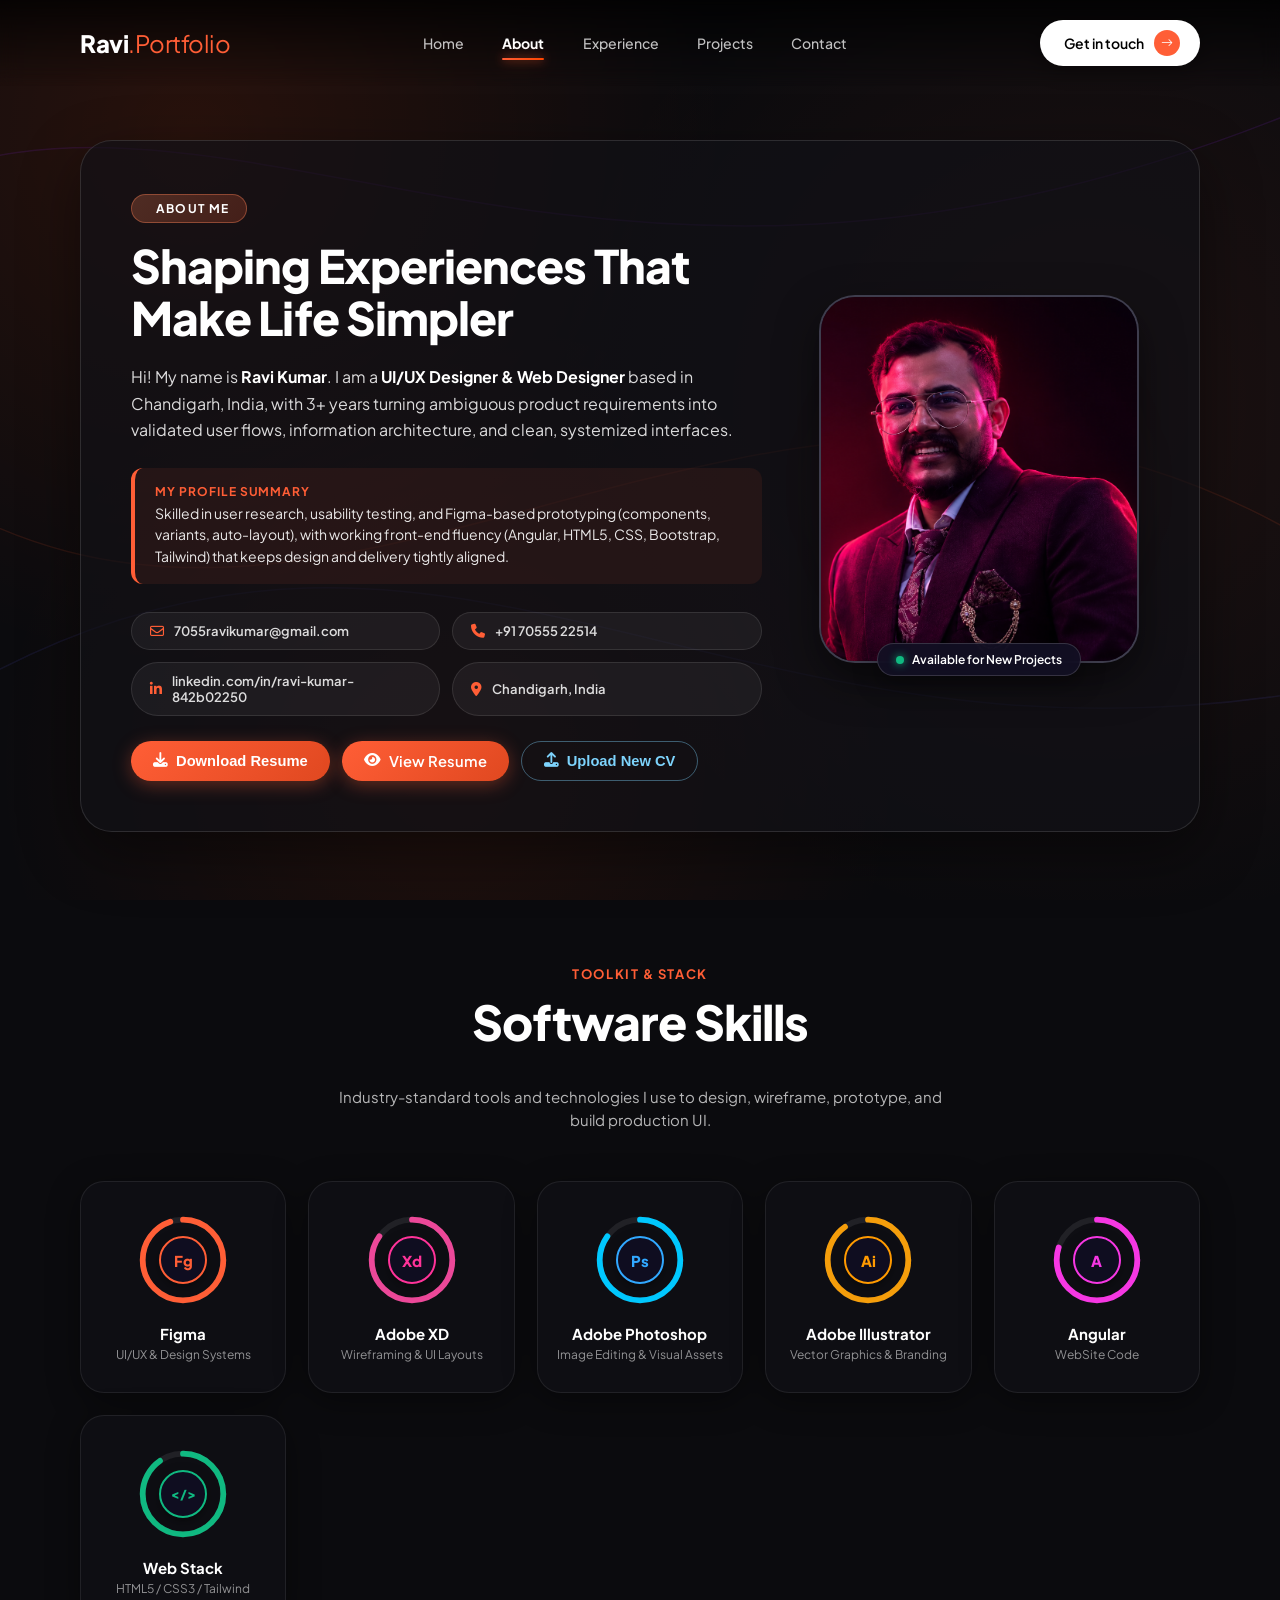
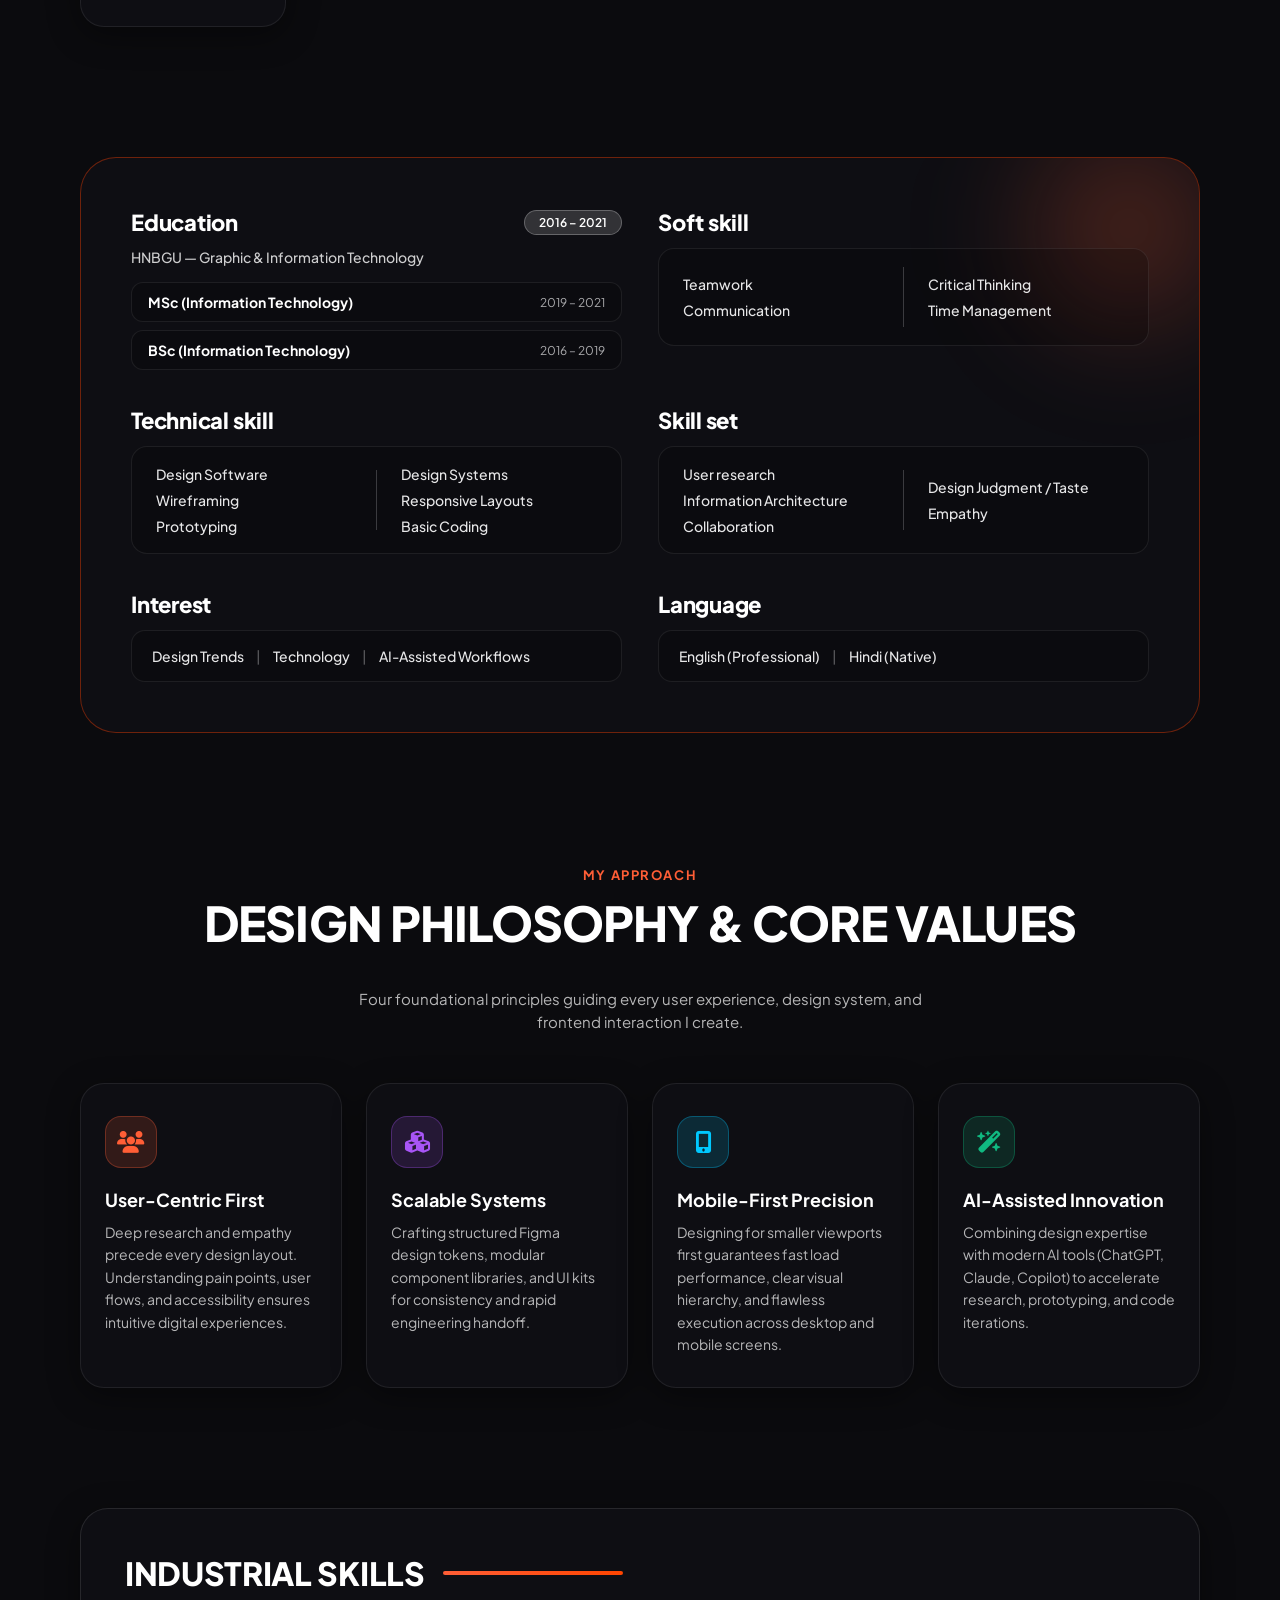
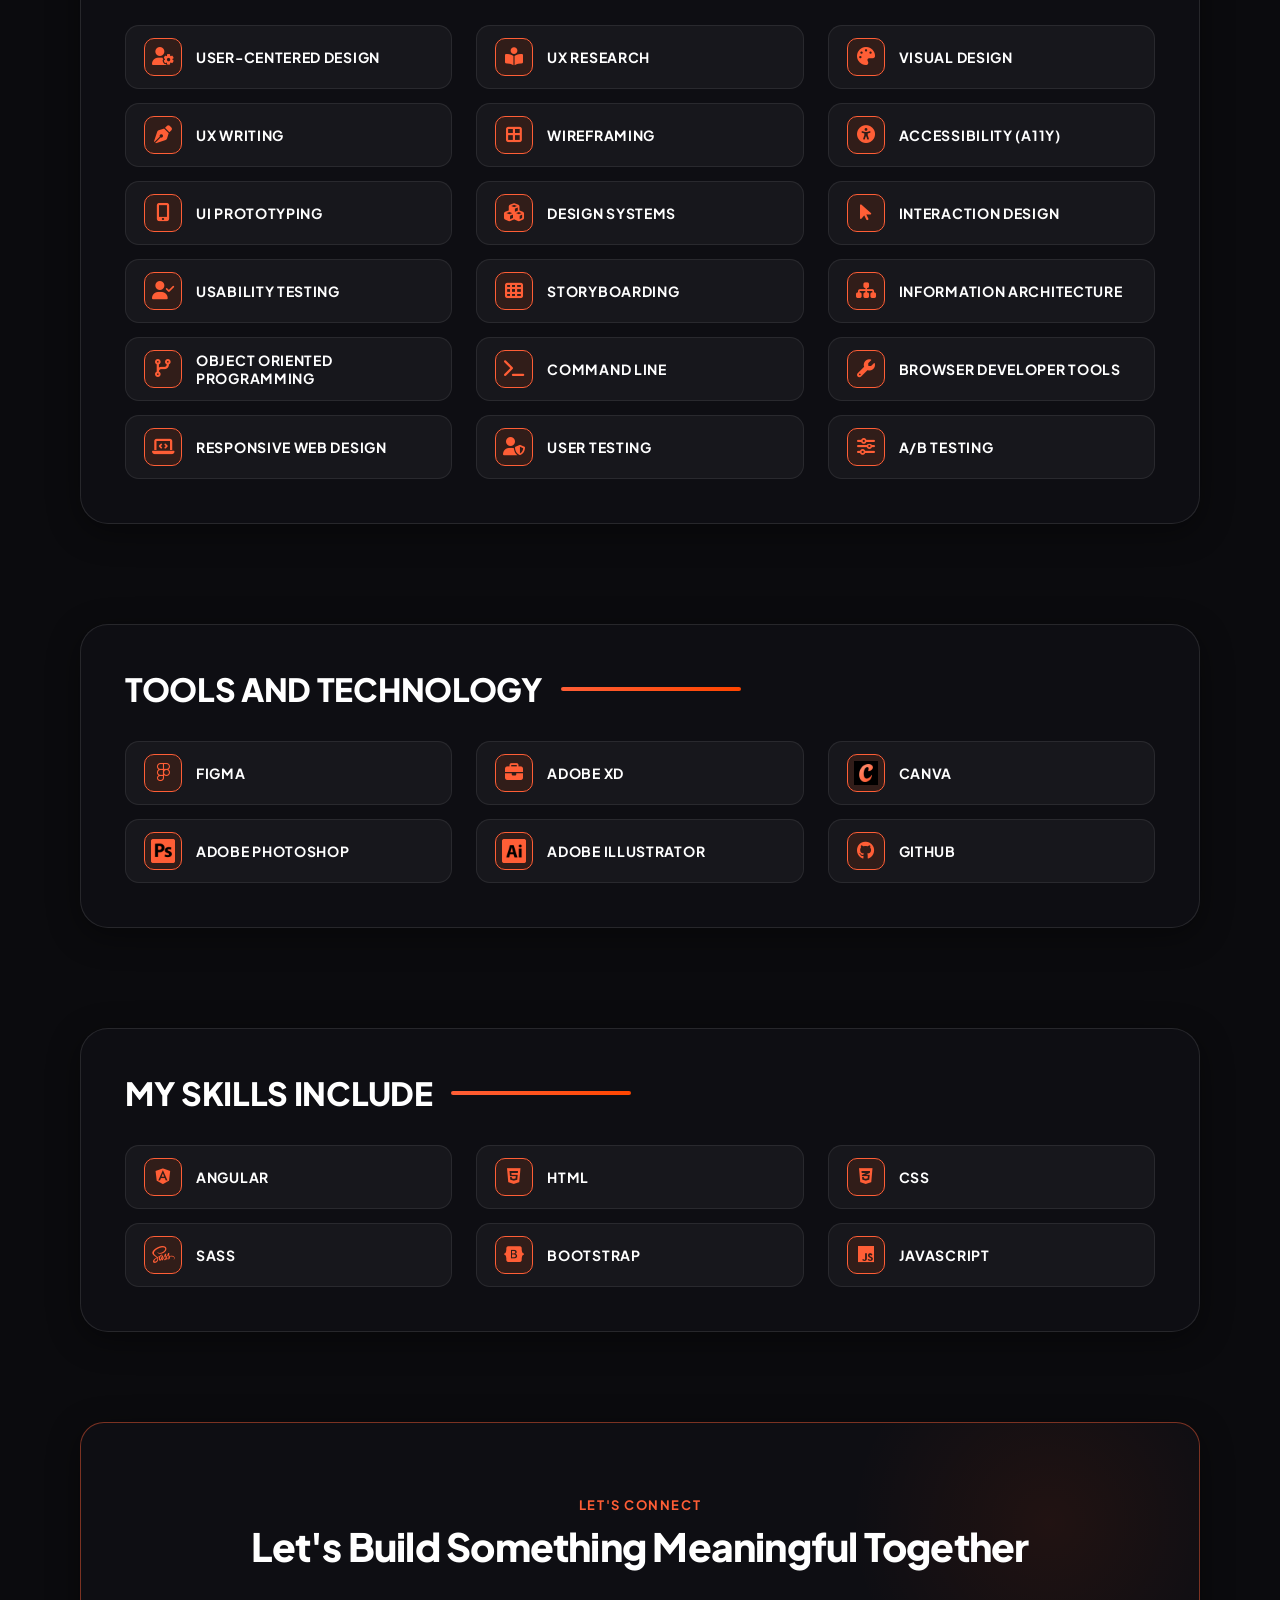
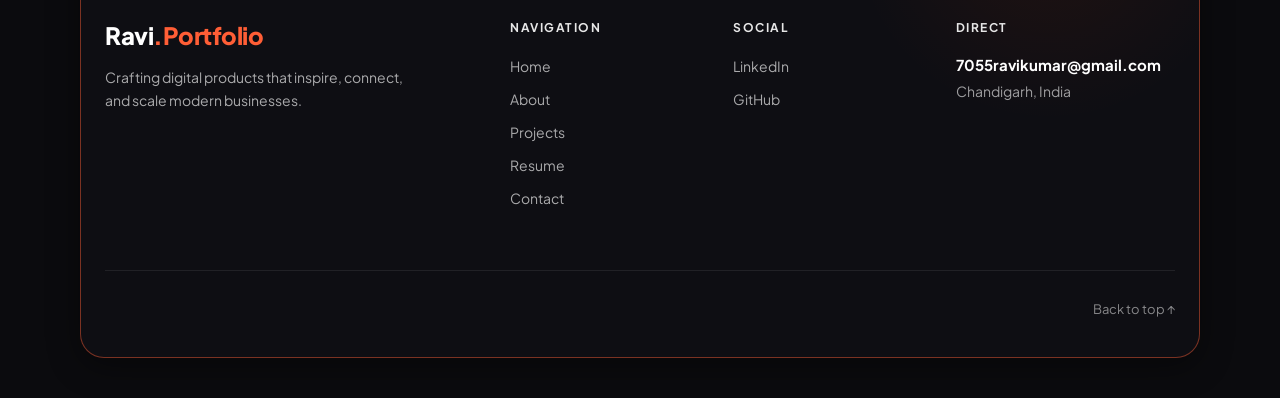
==== commit fda98816: "Updated portfolio" ====
--- a/about.html
+++ b/about.html
@@ -38,7 +38,7 @@
       <a href="contact.html">Contact</a>
     </nav>
     <div class="nav-right-actions">
-      <button onclick="downloadResume()" class="btn-resume-nav"><i class="fa-solid fa-download"></i> Resume</button>
+      <!-- <button onclick="downloadResume()" class="btn-resume-nav"><i class="fa-solid fa-download"></i> Resume</button> -->
       <a href="contact.html" class="btn-touch">Get in touch <span class="arrow"><i
             class="bi bi-arrow-right"></i></span></a>
     </div>
--- a/style.css
+++ b/style.css
@@ -214,6 +214,7 @@
     width: 60%;
     box-shadow: 0 0 6px rgba(255, 94, 54, 0.6);
   }
+
   100% {
     width: 100%;
     box-shadow: 0 0 14px rgba(255, 94, 54, 0.95), 0 0 22px rgba(255, 94, 54, 0.5);
@@ -1223,9 +1224,9 @@
   box-shadow: 0 16px 48px rgba(255, 94, 54, 0.25), inset 0 1px 1px rgba(255, 255, 255, 0.4);
 }
 
-.connect-let{
-  text-align: center; 
-  margin:0px 0px 50px 0px ;
+.connect-let {
+  text-align: center;
+  margin: 0px 0px 50px 0px;
 }
 
 .contact-heading {
@@ -1620,15 +1621,15 @@
 }
 
 .r-hero-btn.secondary {
-  background: rgba(255, 255, 255, 0.08);
+  background: linear-gradient(135deg, #ff5e36, #e04820);
   color: #ffffff;
-  border: 1px solid rgba(255, 255, 255, 0.2);
+  border: none;
+  box-shadow: 0 4px 18px rgba(255, 94, 54, 0.35);
 }
 
 .r-hero-btn.secondary:hover {
-  background: rgba(255, 255, 255, 0.16);
-  border-color: rgba(255, 255, 255, 0.35);
   transform: translateY(-3px);
+  box-shadow: 0 8px 25px rgba(255, 94, 54, 0.5);
 }
 
 .r-hero-btn.outline {
@@ -3727,4 +3728,263 @@
   .palette-center-ring {
     display: none;
   }
+}
+
+/* =============================================================
+ * CLIENT TESTIMONIALS SECTION (Backing 100% Satisfaction)
+ * ============================================================= */
+.testimonials-section {
+  padding: 80px 0;
+  position: relative;
+  width: 100%;
+}
+
+.testimonials-header {
+  text-align: center;
+  max-width: 700px;
+  margin: 0 auto 50px;
+}
+
+.testimonials-header .section-tag {
+  display: inline-flex;
+  align-items: center;
+  gap: 8px;
+  color: #ff5e36;
+  font-size: 0.82rem;
+  font-weight: 700;
+  text-transform: uppercase;
+  letter-spacing: 1.5px;
+  margin-bottom: 12px;
+}
+
+.testimonials-header .section-heading {
+  font-size: clamp(1.8rem, 3.5vw, 2.5rem);
+  font-weight: 800;
+  color: #ffffff;
+  line-height: 1.25;
+  margin-bottom: 14px;
+}
+
+.testimonials-header .section-subtext {
+  color: #94a3b8;
+  font-size: 1rem;
+  line-height: 1.6;
+}
+
+.testimonials-grid {
+  display: grid;
+  grid-template-columns: repeat(auto-fit, minmax(320px, 1fr));
+  gap: 28px;
+  max-width: 1200px;
+  margin: 0 auto;
+}
+
+.testimonial-card {
+  position: relative;
+  background: rgba(18, 18, 26, 0.75);
+  border: 1px solid rgba(255, 255, 255, 0.08);
+  border-radius: 20px;
+  padding: 34px 28px;
+  backdrop-filter: blur(16px);
+  display: flex;
+  flex-direction: column;
+  justify-content: space-between;
+  transition: all 0.35s cubic-bezier(0.16, 1, 0.3, 1);
+  overflow: hidden;
+}
+
+.testimonial-card::before {
+  content: '"';
+  position: absolute;
+  top: 15px;
+  right: 20px;
+  font-size: 6rem;
+  line-height: 1;
+  font-family: Georgia, serif;
+  color: rgba(255, 94, 54, 0.195);
+  pointer-events: none;
+  font-weight: 900;
+}
+
+.testimonial-card:hover {
+  transform: translateY(-6px);
+  border-color: rgba(255, 94, 54, 0.35);
+  box-shadow: 0 20px 40px rgba(0, 0, 0, 0.5), 0 0 25px rgba(255, 94, 54, 0.12);
+}
+
+.testimonial-stars {
+  display: flex;
+  gap: 4px;
+  color: #f59e0b;
+  font-size: 0.95rem;
+  margin-bottom: 18px;
+}
+
+.testimonial-quote {
+  color: #e2e8f0;
+  font-size: 0.96rem;
+  line-height: 1.7;
+  font-style: italic;
+  margin-bottom: 24px;
+  flex-grow: 1;
+  position: relative;
+  z-index: 1;
+}
+
+.testimonial-author-box {
+  display: flex;
+  align-items: center;
+  gap: 14px;
+  padding-top: 18px;
+  border-top: 1px solid rgba(255, 255, 255, 0.08);
+}
+
+.author-avatar {
+  width: 46px;
+  height: 46px;
+  border-radius: 50%;
+  background: linear-gradient(135deg, #ff5e36, #e04820);
+  color: #ffffff;
+  display: flex;
+  align-items: center;
+  justify-content: center;
+  font-weight: 700;
+  font-size: 1.05rem;
+  box-shadow: 0 4px 12px rgba(255, 94, 54, 0.3);
+  flex-shrink: 0;
+}
+
+.author-info h4 {
+  font-size: 0.98rem;
+  font-weight: 700;
+  color: #ffffff;
+  margin: 0 0 3px 0;
+}
+
+.author-info p {
+  font-size: 0.8rem;
+  color: #94a3b8;
+  margin: 0;
+}
+
+.project-tag-pill {
+  display: inline-block;
+  font-size: 0.72rem;
+  color: #ff5e36;
+  background: rgba(255, 94, 54, 0.1);
+  border: 1px solid rgba(255, 94, 54, 0.25);
+  padding: 2px 8px;
+  border-radius: 12px;
+  margin-top: 6px;
+  font-weight: 600;
+}
+
+@media (max-width: 768px) {
+  .testimonials-grid {
+    grid-template-columns: 1fr;
+    gap: 20px;
+  }
+}
+
+.tcf-stage {
+  position: relative;
+  height: 470px;
+  max-width: 1100px;
+  margin: 0 auto;
+  overflow: hidden;
+  touch-action: pan-y;
+  user-select: none;
+}
+
+.tcf-stage .testimonial-card {
+  position: absolute;
+  top: 24px;
+  left: 50%;
+  width: 380px;
+  height: 400px;
+  margin-left: -170px;
+  border-radius: 28px;
+  padding: 28px 26px 26px;
+  background: rgba(18, 18, 26, 0.75);
+  border: 1px solid rgba(255, 255, 255, 0.08);
+  border-radius: 20px;
+  backdrop-filter: blur(16px);
+  display: flex;
+  flex-direction: column;
+  gap: 16px;
+  box-shadow: 0 28px 60px rgba(0, 0, 0, .55);
+  transition: transform .6s cubic-bezier(.22, .8, .3, 1), opacity .5s, filter .5s;
+  will-change: transform;
+  cursor: pointer;
+}
+
+
+/* Controls */
+.tcf-controls {
+  display: flex;
+  justify-content: center;
+  align-items: center;
+  gap: 18px;
+  margin-top: 8px;
+}
+
+.tcf-btn {
+  width: 46px;
+  height: 46px;
+  border-radius: 50%;
+  border: 1px solid rgba(255, 255, 255, .22);
+  background: var(--primary-accent);
+  color: #fff;
+  cursor: pointer;
+  display: grid;
+  place-items: center;
+  transition: background .2s, transform .2s;
+}
+
+.tcf-btn:hover {
+  background: var(--primary-hover);
+  transform: scale(1.06);
+}
+
+.tcf-dots {
+  display: flex;
+  gap: 8px;
+}
+
+.tcf-dot {
+  width: 10px;
+  height: 10px;
+  padding: 0;
+  border: 0;
+  border-radius: 999px;
+  background: var(--glass-border-hover);
+  cursor: pointer;
+  transition: width .25s, background .25s;
+}
+
+.tcf-dot.active {
+  width: 28px;
+  background: var(--primary-accent);
+}
+
+@media (max-width: 640px) {
+  .tcf-stage {
+    height: 490px;
+  }
+
+  .tcf-stage .testimonial-card {
+    width: 296px;
+    margin-left: -148px;
+    height: 420px;
+    padding: 24px 22px 22px;
+  }
+}
+
+@media (prefers-reduced-motion: reduce) {
+
+  .tcf-stage .testimonial-card,
+  .tcf-dot,
+  .tcf-btn {
+    transition: none;
+  }
 }
